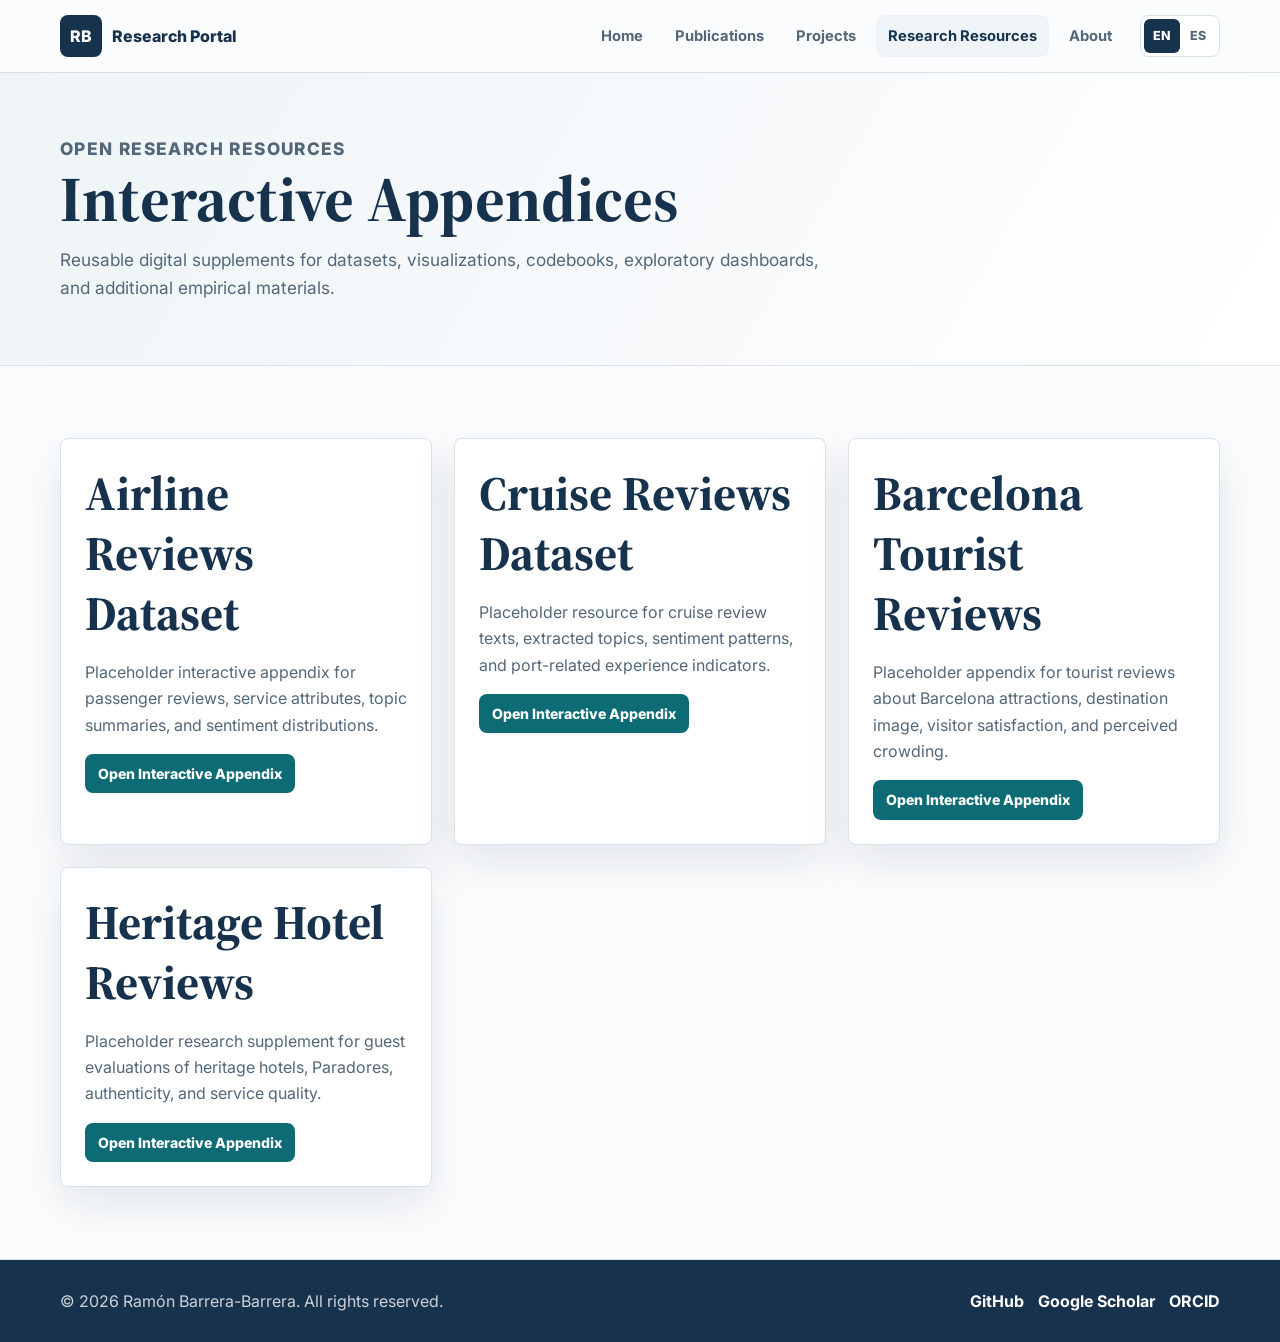
==== appendices.html @ aaed87d9 "Add files via upload" ====
<!DOCTYPE html>
<html lang="en">
<head>
  <meta charset="UTF-8">
  <meta name="viewport" content="width=device-width, initial-scale=1.0">
  <meta name="description" content="Interactive research appendices and datasets for tourism and marketing research.">
  <title>Interactive Appendices - Research Portal Ramón Barrera-Barrera</title>
  <link rel="preconnect" href="https://fonts.googleapis.com">
  <link rel="preconnect" href="https://fonts.gstatic.com" crossorigin>
  <link href="https://fonts.googleapis.com/css2?family=Inter:wght@400;500;600;700;800&family=Source+Serif+4:wght@600;700&display=swap" rel="stylesheet">
  <link rel="stylesheet" href="style.css">
</head>
<body data-page="appendices">
  <header class="site-header">
    <nav class="navbar container" aria-label="Primary navigation" data-i18n-aria-label="aria.primaryNavigation">
      <a class="brand" href="index.html" aria-label="Research Portal home" data-i18n-aria-label="aria.portalHome"><span class="brand-mark">RB</span><span data-i18n="brand.name">Research Portal</span></a>
      <ul class="nav-links">
        <li><a href="index.html" data-i18n="nav.home">Home</a></li>
        <li><a href="publications.html" data-i18n="nav.publications">Publications</a></li>
        <li><a href="projects.html" data-i18n="nav.projects">Projects</a></li>
        <li><a class="active" href="appendices.html" data-i18n="nav.researchResources">Research Resources</a></li>
        <li><a href="contact.html" data-i18n="nav.about">About</a></li>
      </ul>
      <div class="nav-actions">
        <div class="language-selector" role="group" aria-label="Language selector" data-i18n-aria-label="aria.languageSelector">
          <button class="language-button active" type="button" data-language="en" aria-label="Switch to English" data-i18n-aria-label="aria.switchEnglish" aria-pressed="true">EN</button>
          <button class="language-button" type="button" data-language="es" aria-label="Switch to Spanish" data-i18n-aria-label="aria.switchSpanish" aria-pressed="false">ES</button>
        </div>
        <button class="nav-toggle" type="button" aria-label="Open navigation menu" data-i18n-aria-label="aria.openMenu" aria-expanded="false"><span></span><span></span><span></span></button>
      </div>
    </nav>
  </header>

  <main>
    <section class="page-hero">
      <div class="container">
        <p class="eyebrow" data-i18n="appendices.eyebrow">Open Research Resources</p>
        <h1 data-i18n="appendices.title">Interactive Appendices</h1>
        <p data-i18n="appendices.intro">Reusable digital supplements for datasets, visualizations, codebooks, exploratory dashboards, and additional empirical materials.</p>
      </div>
    </section>

    <section class="section">
      <div class="container card-grid">
        <!-- Add future appendices by copying a card and assigning translation keys to new bilingual text. -->
        <article class="resource-card">
          <h2 data-i18n="appendices.airlineTitle">Airline Reviews Dataset</h2>
          <p data-i18n="appendices.airlineDescription">Placeholder interactive appendix for passenger reviews, service attributes, topic summaries, and sentiment distributions.</p>
          <a class="button small primary" href="#" data-i18n="appendices.open">Open Interactive Appendix</a>
        </article>
        <article class="resource-card">
          <h2 data-i18n="appendices.cruiseTitle">Cruise Reviews Dataset</h2>
          <p data-i18n="appendices.cruiseDescription">Placeholder resource for cruise review texts, extracted topics, sentiment patterns, and port-related experience indicators.</p>
          <a class="button small primary" href="#" data-i18n="appendices.open">Open Interactive Appendix</a>
        </article>
        <article class="resource-card">
          <h2 data-i18n="appendices.barcelonaTitle">Barcelona Tourist Reviews</h2>
          <p data-i18n="appendices.barcelonaDescription">Placeholder appendix for tourist reviews about Barcelona attractions, destination image, visitor satisfaction, and perceived crowding.</p>
          <a class="button small primary" href="#" data-i18n="appendices.open">Open Interactive Appendix</a>
        </article>
        <article class="resource-card">
          <h2 data-i18n="appendices.heritageTitle">Heritage Hotel Reviews</h2>
          <p data-i18n="appendices.heritageDescription">Placeholder research supplement for guest evaluations of heritage hotels, Paradores, authenticity, and service quality.</p>
          <a class="button small primary" href="#" data-i18n="appendices.open">Open Interactive Appendix</a>
        </article>
      </div>
    </section>
  </main>

  <footer class="site-footer">
    <div class="container footer-content">
      <p>&copy; <span id="current-year"></span> Ramón Barrera-Barrera. <span data-i18n="footer.rights">All rights reserved.</span></p>
      <div class="footer-links"><a href="#">GitHub</a><a href="#">Google Scholar</a><a href="#">ORCID</a></div>
    </div>
  </footer>
  <script src="script.js"></script>
</body>
</html>
---- style.css ----
:root {
  /* Global design tokens for color, spacing, and layout width. */
  --ink: #17324d;
  --ink-soft: #536779;
  --paper: #fbfcfd;
  --surface: #eef4f7;
  --card: #ffffff;
  --line: #d8e2e8;
  --accent: #0c6b74;
  --accent-dark: #084e55;
  --gold: #b9812b;
  --shadow: 0 18px 45px rgba(23, 50, 77, 0.10);
  --radius: 8px;
  --max-width: 1160px;
}

* {
  box-sizing: border-box;
}

html {
  scroll-behavior: smooth;
}

body {
  margin: 0;
  background: var(--paper);
  color: var(--ink);
  font-family: "Inter", Arial, sans-serif;
  font-size: 16px;
  line-height: 1.65;
}

a {
  color: var(--accent);
  text-decoration: none;
}

a:hover,
a:focus {
  color: var(--accent-dark);
  text-decoration: underline;
}

img {
  max-width: 100%;
}

.container {
  width: min(100% - 32px, var(--max-width));
  margin: 0 auto;
}

.site-header {
  /* Sticky navigation keeps all sections available on long academic pages. */
  position: sticky;
  top: 0;
  z-index: 20;
  background: rgba(251, 252, 253, 0.95);
  border-bottom: 1px solid var(--line);
  backdrop-filter: blur(14px);
}

.navbar {
  min-height: 72px;
  display: flex;
  align-items: center;
  justify-content: space-between;
  gap: 16px;
}

.brand {
  display: inline-flex;
  align-items: center;
  gap: 10px;
  color: var(--ink);
  font-weight: 800;
  letter-spacing: 0;
}

.brand:hover {
  text-decoration: none;
}

.brand-mark {
  display: grid;
  place-items: center;
  width: 42px;
  height: 42px;
  border-radius: 8px;
  background: var(--ink);
  color: #fff;
  font-weight: 800;
}

.nav-links {
  display: flex;
  align-items: center;
  gap: 8px;
  margin-left: auto;
  padding: 0;
  margin-top: 0;
  margin-bottom: 0;
  list-style: none;
}

.nav-links a {
  display: inline-flex;
  align-items: center;
  min-height: 42px;
  padding: 8px 12px;
  border-radius: 8px;
  color: var(--ink-soft);
  font-weight: 700;
  font-size: 0.92rem;
}

.nav-links a:hover,
.nav-links a:focus,
.nav-links a.active {
  background: var(--surface);
  color: var(--ink);
  text-decoration: none;
}

.nav-toggle {
  display: none;
  width: 44px;
  height: 44px;
  border: 1px solid var(--line);
  border-radius: 8px;
  background: var(--card);
  cursor: pointer;
}

.nav-toggle span {
  display: block;
  width: 20px;
  height: 2px;
  margin: 5px auto;
  background: var(--ink);
}

/* Language controls remain visible beside the menu button at every viewport. */
.nav-actions,
.language-selector {
  display: flex;
  align-items: center;
}

.nav-actions {
  gap: 10px;
}

.language-selector {
  flex: 0 0 auto;
  padding: 3px;
  border: 1px solid var(--line);
  border-radius: 8px;
  background: var(--card);
}

.language-button {
  min-width: 36px;
  min-height: 34px;
  padding: 5px 8px;
  border: 0;
  border-radius: 6px;
  background: transparent;
  color: var(--ink-soft);
  font: inherit;
  font-size: 0.78rem;
  font-weight: 800;
  cursor: pointer;
}

.language-button:hover,
.language-button:focus-visible {
  color: var(--ink);
  background: var(--surface);
}

.language-button.active {
  color: #fff;
  background: var(--ink);
}

.hero {
  padding: 88px 0 72px;
  background: var(--ink);
  color: #fff;
}

.academic-hero {
  /* Homepage-only composition inspired by a modern university profile portal. */
  background:
    linear-gradient(90deg, rgba(250, 252, 253, 0.94) 0%, rgba(250, 252, 253, 0.82) 45%, rgba(237, 246, 250, 0.30) 100%),
    url("images/hero.jpg?homepage=2");
  background-size: cover;
  background-position: center;
  background-repeat: no-repeat;
  min-height: calc(100vh - 72px);
  padding: clamp(58px, 7vh, 90px) 0 52px;
  color: var(--ink);
}

.homepage-hero-content {
  display: grid;
  gap: 36px;
}

.homepage-profile-grid {
  display: grid;
  grid-template-columns: minmax(0, 1fr) minmax(260px, 320px);
  gap: clamp(32px, 5vw, 64px);
  align-items: center;
}

.homepage-profile-copy {
  max-width: 760px;
}

.homepage-profile-copy h1 {
  margin: 0 0 8px;
  color: var(--ink);
  font-family: "Source Serif 4", Georgia, serif;
  font-size: clamp(3rem, 4vw, 4rem);
  line-height: 1.04;
  white-space: nowrap;
}

.homepage-biography {
  margin-top: 34px;
}

.profile-heading {
  display: flex;
  align-items: center;
  gap: 14px;
  margin-bottom: 12px;
}

.profile-heading h2 {
  margin: 0;
  color: var(--ink);
  font-family: "Inter", Arial, sans-serif;
  font-size: 1.2rem;
  line-height: 1.3;
}

.profile-heading-icon {
  position: relative;
  display: block;
  flex: 0 0 34px;
  width: 34px;
  height: 34px;
  border-radius: 50%;
  background: var(--accent);
}

.profile-heading-icon::before,
.profile-heading-icon::after {
  position: absolute;
  left: 50%;
  content: "";
  transform: translateX(-50%);
  background: #fff;
}

.profile-heading-icon::before {
  top: 8px;
  width: 8px;
  height: 8px;
  border-radius: 50%;
}

.profile-heading-icon::after {
  bottom: 7px;
  width: 16px;
  height: 8px;
  border-radius: 8px 8px 4px 4px;
}

.homepage-biography .prose {
  max-width: 700px;
}

.homepage-biography .prose p {
  margin: 0 0 18px;
  color: var(--ink);
  font-size: 1.02rem;
  line-height: 1.75;
}

.hero-grid {
  display: grid;
  grid-template-columns: minmax(0, 1.35fr) minmax(280px, 0.65fr);
  gap: 36px;
  align-items: center;
}

.identity-hero-grid {
  display: grid;
  grid-template-columns: minmax(0, 1fr) minmax(240px, 340px);
  gap: clamp(36px, 7vw, 88px);
  align-items: center;
}

.hero-copy {
  max-width: 780px;
}

.identity-copy {
  max-width: 820px;
}

.hero h1,
.page-hero h1,
.section h2 {
  font-family: "Source Serif 4", Georgia, serif;
  line-height: 1.1;
  letter-spacing: 0;
}

.hero h1 {
  margin: 0 0 18px;
  font-size: clamp(2.6rem, 7vw, 5rem);
}

.academic-hero .homepage-profile-copy h1 {
  font-size: clamp(3rem, 5vw, 4.25rem);
}

.subtitle {
  max-width: 760px;
  margin: 0;
  color: rgba(255, 255, 255, 0.88);
  font-size: 1.18rem;
}

.hero-affiliation {
  margin: 0;
  color: var(--accent);
  font-size: clamp(1.25rem, 2.4vw, 1.8rem);
  font-weight: 600;
}

.profile-photo-frame {
  width: min(100%, 340px);
  margin: 0;
  justify-self: end;
  aspect-ratio: 4 / 5;
  overflow: hidden;
  border: 3px solid rgba(255, 255, 255, 0.92);
  border-radius: 8px;
  background: var(--surface);
  box-shadow: 0 20px 48px rgba(23, 50, 77, 0.22);
}

.profile-photo-frame img {
  width: 100%;
  height: 100%;
  display: block;
  object-fit: cover;
  object-position: center top;
}

.eyebrow {
  margin: 0 0 10px;
  color: var(--gold);
  font-size: 0.78rem;
  font-weight: 800;
  letter-spacing: 0.08em;
  text-transform: uppercase;
}

.hero .eyebrow {
  color: #ffd58f;
}

.hero-actions {
  display: flex;
  flex-wrap: wrap;
  gap: 12px;
  margin-top: 32px;
}

.homepage-actions {
  margin-top: -4px;
}

.homepage-actions .button {
  min-height: 50px;
  padding-inline: 22px;
  box-shadow: 0 10px 24px rgba(23, 50, 77, 0.14);
}

.button-symbol {
  margin-right: 9px;
  font-size: 1.1rem;
}

.hero-panel {
  display: grid;
  gap: 14px;
}

.hero-panel > div {
  padding: 18px;
  border: 1px solid rgba(255, 255, 255, 0.22);
  border-radius: var(--radius);
  background: rgba(255, 255, 255, 0.12);
}

.hero-panel p {
  margin: 5px 0 0;
  color: rgba(255, 255, 255, 0.84);
}

.metric {
  font-weight: 800;
  font-size: 1.1rem;
}

.section {
  padding: 72px 0;
}

.surface {
  background: var(--surface);
}

.page-hero {
  padding: 62px 0;
  background: linear-gradient(120deg, var(--surface), #fff);
  border-bottom: 1px solid var(--line);
}

.page-hero h1 {
  margin: 0 0 12px;
  font-size: clamp(2.2rem, 5vw, 4rem);
}

.page-hero p {
  max-width: 760px;
  margin: 0;
  color: var(--ink-soft);
  font-size: 1.08rem;
}

.split-layout {
  display: grid;
  grid-template-columns: 0.4fr 0.6fr;
  gap: 48px;
}

.section-heading {
  margin-bottom: 30px;
}

.section-heading.with-action {
  display: flex;
  justify-content: space-between;
  gap: 24px;
  align-items: end;
}

.section h2 {
  margin: 0;
  font-size: clamp(1.9rem, 4vw, 3rem);
}

.prose p {
  margin-top: 0;
  color: var(--ink-soft);
}

.biography-overlay {
  margin-top: 80px;
  color: #fff;
}

.biography-overlay h2 {
  margin: 0;
  color: #fff;
  font-family: "Source Serif 4", Georgia, serif;
  font-size: clamp(1.9rem, 4vw, 3rem);
  line-height: 1.1;
}

.biography-overlay p {
  color: rgba(255, 255, 255, 0.92);
}

.biography-overlay .eyebrow {
  color: #ffd27a;
}

.tag-grid {
  display: flex;
  flex-wrap: wrap;
  gap: 12px;
}

.tag-grid span {
  display: inline-flex;
  align-items: center;
  min-height: 40px;
  padding: 7px 13px;
  border: 1px solid var(--line);
  border-radius: 8px;
  background: #fff;
  color: var(--ink);
  font-weight: 700;
}

.academic-links-grid {
  display: grid;
  grid-template-columns: repeat(4, minmax(0, 1fr));
  gap: 16px;
}

.academic-link-card {
  display: flex;
  min-height: 126px;
  align-items: center;
  gap: 14px;
  padding: 22px;
  border: 1px solid var(--line);
  border-radius: var(--radius);
  background: var(--card);
  color: var(--ink);
  box-shadow: 0 10px 28px rgba(23, 50, 77, 0.07);
}

.homepage-academic-links .academic-link-card {
  min-height: 98px;
  padding: 16px 18px;
  border-color: rgba(216, 226, 232, 0.86);
  background: rgba(255, 255, 255, 0.92);
  box-shadow: 0 10px 26px rgba(23, 50, 77, 0.12);
  backdrop-filter: blur(8px);
}

.homepage-academic-links .academic-link-card strong {
  margin-bottom: 4px;
}

.homepage-academic-links .academic-link-logo {
  width: 48px;
  height: 48px;
  flex-basis: 48px;
}

.academic-link-card:hover,
.academic-link-card:focus {
  border-color: rgba(12, 107, 116, 0.55);
  color: var(--ink);
  text-decoration: none;
  transform: translateY(-2px);
}

.academic-link-card strong,
.academic-link-card small {
  display: block;
}

.academic-link-logo {
  flex: 0 0 44px;
  width: 44px;
  height: 44px;
  object-fit: contain;
}

.academic-link-copy {
  min-width: 0;
  flex: 1;
}

.academic-link-card strong {
  margin-bottom: 8px;
  font-size: 1.05rem;
}

.academic-link-card small {
  color: var(--ink-soft);
  font-size: 0.9rem;
  line-height: 1.45;
}

.external-arrow {
  flex: 0 0 auto;
  color: var(--accent);
  font-size: 1.2rem;
  font-weight: 800;
}

.compact-overview {
  border-top: 1px solid var(--line);
}

.homepage-overview-grid {
  display: grid;
  grid-template-columns: repeat(3, minmax(0, 1fr));
  gap: 0;
  border: 1px solid var(--line);
  border-radius: var(--radius);
  overflow: hidden;
  background: var(--card);
}

.overview-column {
  min-width: 0;
  padding: 24px;
}

.overview-column + .overview-column {
  border-left: 1px solid var(--line);
}

.overview-column > h3 {
  margin: 22px 0 10px;
  font-family: "Source Serif 4", Georgia, serif;
  font-size: 1.25rem;
  line-height: 1.3;
}

.overview-column p {
  margin: 0;
  color: var(--ink-soft);
}

.overview-heading {
  display: flex;
  min-height: 42px;
  align-items: flex-start;
  justify-content: space-between;
  gap: 16px;
}

.overview-heading h3 {
  margin: 0;
  font-size: 0.8rem;
  line-height: 1.4;
  text-transform: uppercase;
  color: var(--gold);
}

.overview-heading a {
  display: grid;
  flex: 0 0 34px;
  width: 34px;
  height: 34px;
  place-items: center;
  border: 1px solid var(--line);
  border-radius: 8px;
  background: var(--surface);
  font-weight: 800;
}

.overview-heading a:hover,
.overview-heading a:focus {
  background: var(--ink);
  color: #fff;
  text-decoration: none;
}

.method-grid,
.card-grid {
  display: grid;
  grid-template-columns: repeat(3, minmax(0, 1fr));
  gap: 22px;
}

.info-card,
.publication-card,
.project-card,
.resource-card,
.course-card,
.contact-card,
.contact-form {
  border: 1px solid var(--line);
  border-radius: var(--radius);
  background: var(--card);
  box-shadow: var(--shadow);
}

.info-card,
.publication-card,
.project-card,
.resource-card,
.course-card,
.contact-card,
.contact-form {
  padding: 24px;
}

.info-card h3,
.publication-card h2,
.publication-card h3,
.project-card h2,
.project-card h3,
.resource-card h2,
.course-card h2,
.contact-card h2,
.contact-form h2 {
  margin: 0 0 10px;
  line-height: 1.25;
}

.publication-card p,
.project-card p,
.resource-card p,
.course-card p,
.contact-card p {
  color: var(--ink-soft);
}

.card-meta {
  margin: 0 0 8px;
  color: var(--gold);
  font-weight: 800;
  font-size: 0.85rem;
}

.button {
  display: inline-flex;
  align-items: center;
  justify-content: center;
  min-height: 46px;
  padding: 10px 18px;
  border: 1px solid transparent;
  border-radius: 8px;
  font-weight: 800;
  cursor: pointer;
  transition: transform 160ms ease, background-color 160ms ease, border-color 160ms ease;
}

.button:hover,
.button:focus {
  transform: translateY(-1px);
  text-decoration: none;
}

.button.primary {
  background: var(--accent);
  color: #fff;
}

.button.primary:hover,
.button.primary:focus {
  background: var(--accent-dark);
  color: #fff;
}

.button.secondary {
  background: #fff;
  color: var(--ink);
  border-color: var(--line);
}

.button.ghost {
  background: transparent;
  color: var(--accent);
  border-color: var(--line);
}

.button.small {
  min-height: 38px;
  padding: 7px 12px;
  font-size: 0.88rem;
}

.text-link {
  font-weight: 800;
}

.filter-toolbar {
  /* Publication filters are powered by data-category attributes in publications.html. */
  display: flex;
  flex-wrap: wrap;
  gap: 10px;
  margin-bottom: 34px;
  padding: 10px;
  border: 1px solid var(--line);
  border-radius: var(--radius);
  background: rgba(251, 252, 253, 0.96);
  box-shadow: 0 8px 24px rgba(23, 50, 77, 0.06);
  backdrop-filter: blur(10px);
}

.filter-button {
  min-height: 40px;
  padding: 8px 14px;
  border: 1px solid transparent;
  border-radius: 8px;
  background: transparent;
  color: var(--ink);
  font-weight: 800;
  cursor: pointer;
}

.filter-button.active,
.filter-button:hover,
.filter-button:focus {
  background: var(--ink);
  color: #fff;
}

.publication-list,
.project-list,
.course-list {
  display: grid;
  gap: 20px;
}

.publication-list {
  gap: 36px;
}

.publication-card.full {
  box-shadow: 0 16px 42px rgba(23, 50, 77, 0.08);
}

body[data-page="publications"] main > .section {
  background: #f5f8fa;
}

.publication-list .publication-card {
  padding: clamp(24px, 4vw, 38px);
  border-color: #d4e0e7;
}

.publication-card-header {
  display: flex;
  align-items: flex-start;
  justify-content: space-between;
  gap: 20px;
  margin-bottom: 22px;
}

.journal-badge {
  display: grid;
  flex: 0 0 58px;
  width: 58px;
  height: 58px;
  place-items: center;
  border: 1px solid #c8d8e1;
  border-radius: 8px;
  background: linear-gradient(145deg, #f8fbfc, #e8f1f4);
  color: var(--ink);
  font-family: "Source Serif 4", Georgia, serif;
  font-weight: 800;
}

.journal-badge.wide {
  font-size: 0.88rem;
}

.quality-badges {
  display: flex;
  flex-wrap: wrap;
  justify-content: flex-end;
  gap: 7px;
}

.quality-badges span {
  padding: 5px 9px;
  border: 1px solid #ccdbe3;
  border-radius: 999px;
  background: #f5f9fa;
  color: var(--ink-soft);
  font-size: 0.74rem;
  font-weight: 800;
}

.publication-list .publication-title {
  max-width: 920px;
  margin: 0 0 18px;
  color: var(--ink);
  font-family: "Source Serif 4", Georgia, serif;
  font-size: clamp(1.8rem, 3vw, 2.5rem);
  line-height: 1.15;
}

.publication-authors {
  margin: 0 0 22px;
}

.publication-metadata {
  display: grid;
  grid-template-columns: repeat(4, minmax(0, 1fr));
  gap: 1px;
  margin: 0 0 20px;
  overflow: hidden;
  border: 1px solid var(--line);
  border-radius: var(--radius);
  background: var(--line);
}

.publication-metadata > div {
  min-width: 0;
  padding: 13px 15px;
  background: #fbfcfd;
}

.publication-metadata dt {
  margin-bottom: 3px;
  color: var(--ink-soft);
  font-size: 0.72rem;
  font-weight: 800;
  text-transform: uppercase;
}

.publication-metadata dd {
  margin: 0;
  color: var(--ink);
  font-size: 0.9rem;
  font-weight: 700;
  overflow-wrap: anywhere;
}

.publication-doi {
  margin: 0 0 18px;
}

.publication-doi a {
  font-weight: 700;
  overflow-wrap: anywhere;
  text-decoration: underline;
  text-decoration-thickness: 1px;
  text-underline-offset: 3px;
}

.publication-tags {
  display: flex;
  flex-wrap: wrap;
  gap: 8px;
  margin-bottom: 22px;
}

.publication-tags span {
  padding: 5px 10px;
  border: 1px solid #c9dde0;
  border-radius: 999px;
  background: #edf7f7;
  color: var(--accent-dark);
  font-size: 0.78rem;
  font-weight: 800;
}

.publication-feature-grid {
  display: grid;
  grid-template-columns: minmax(0, 1fr) minmax(210px, 0.32fr);
  gap: 30px;
  align-items: stretch;
}

.featured-research-visual {
  display: grid;
  min-height: 180px;
  place-items: center;
  padding: 24px;
  border: 1px solid #cbdce4;
  border-radius: var(--radius);
  background:
    linear-gradient(rgba(238, 246, 248, 0.88), rgba(255, 255, 255, 0.94)),
    repeating-linear-gradient(135deg, #d9e7eb 0, #d9e7eb 1px, transparent 1px, transparent 16px);
  color: var(--ink);
  font-family: "Source Serif 4", Georgia, serif;
  font-size: 1.2rem;
  font-weight: 800;
  text-align: center;
}

.abstract {
  margin: 24px 0 0;
  padding: 4px 0 4px 20px;
  border-left: 3px solid var(--accent);
  background: transparent;
}

.abstract h3 {
  margin: 0 0 8px;
  color: var(--ink);
  font-size: 1rem;
}

.abstract p {
  margin: 0;
  color: var(--ink-soft);
}

.publication-metrics {
  display: flex;
  flex-wrap: wrap;
  gap: 0;
  margin-top: 24px;
  border-top: 1px solid var(--line);
  border-bottom: 1px solid var(--line);
}

.publication-metrics > div {
  min-width: 120px;
  padding: 12px 20px 12px 0;
}

.publication-metrics > div + div {
  padding-left: 20px;
  border-left: 1px solid var(--line);
}

.publication-metrics span,
.publication-metrics strong {
  display: block;
}

.publication-metrics span {
  color: var(--ink-soft);
  font-size: 0.76rem;
  font-weight: 700;
}

.publication-metrics strong {
  margin-top: 2px;
  color: var(--ink);
}

.publication-list .card-actions {
  margin-top: 22px;
}

.publication-list .card-actions .button {
  gap: 7px;
}

.card-actions {
  display: flex;
  flex-wrap: wrap;
  gap: 10px;
  margin-top: 18px;
}

.project-card.detailed,
.course-card {
  box-shadow: none;
}

@media (min-width: 1051px) {
  body[data-page="publications"] .filter-toolbar {
    position: sticky;
    top: 86px;
    z-index: 10;
  }
}

.contact-grid {
  display: grid;
  grid-template-columns: 0.9fr 1.1fr;
  gap: 24px;
  align-items: start;
}

.contact-list {
  padding-left: 20px;
  color: var(--ink-soft);
}

.contact-form {
  display: grid;
  gap: 10px;
}

.form-note,
.form-status {
  margin: 0 0 8px;
  color: var(--ink-soft);
}

label {
  font-weight: 800;
}

input,
textarea {
  width: 100%;
  padding: 12px 13px;
  border: 1px solid var(--line);
  border-radius: 8px;
  color: var(--ink);
  font: inherit;
}

input:focus,
textarea:focus,
button:focus-visible,
a:focus-visible {
  outline: 3px solid rgba(12, 107, 116, 0.28);
  outline-offset: 2px;
}

.site-footer {
  /* Shared footer appears on every page with academic profile placeholders. */
  padding: 28px 0;
  border-top: 1px solid var(--line);
  background: var(--ink);
  color: rgba(255, 255, 255, 0.78);
}

.footer-content {
  display: flex;
  align-items: center;
  justify-content: space-between;
  gap: 18px;
}

.footer-content p {
  margin: 0;
}

.footer-links {
  display: flex;
  flex-wrap: wrap;
  gap: 14px;
}

.footer-links a {
  color: #fff;
  font-weight: 700;
}

@media (max-width: 1050px) {
  .nav-toggle {
    display: block;
  }

  .nav-links {
    position: absolute;
    top: 72px;
    left: 0;
    right: 0;
    display: none;
    flex-direction: column;
    align-items: stretch;
    padding: 14px 16px 20px;
    background: var(--paper);
    border-bottom: 1px solid var(--line);
    margin: 0;
  }

  .nav-links.open {
    display: flex;
  }

  .nav-links a {
    width: 100%;
  }

  .hero-grid,
  .identity-hero-grid,
  .homepage-profile-grid,
  .split-layout,
  .contact-grid {
    grid-template-columns: 1fr;
  }

  .homepage-profile-grid {
    gap: 34px;
  }

  .homepage-profile-copy {
    max-width: none;
  }

  .profile-photo-frame {
    width: min(100%, 280px);
    justify-self: center;
  }

  .academic-links-grid {
    grid-template-columns: repeat(2, minmax(0, 1fr));
  }

  .publication-metadata {
    grid-template-columns: repeat(2, minmax(0, 1fr));
  }

  .publication-feature-grid {
    grid-template-columns: 1fr;
  }

  .featured-research-visual {
    min-height: 130px;
  }

  .method-grid,
  .card-grid {
    grid-template-columns: repeat(2, minmax(0, 1fr));
  }

  .section-heading.with-action,
  .footer-content {
    align-items: flex-start;
    flex-direction: column;
  }
}

@media (max-width: 620px) {
  .container {
    width: min(100% - 24px, var(--max-width));
  }

  .hero,
  .section,
  .page-hero {
    padding: 48px 0;
  }

  .academic-hero {
    min-height: 0;
    padding-top: 42px;
    padding-bottom: 48px;
    background:
      linear-gradient(rgba(250, 252, 253, 0.90), rgba(250, 252, 253, 0.78)),
      url("images/hero.jpg?homepage=2");
    background-size: cover;
    background-position: center;
    background-repeat: no-repeat;
  }

  .homepage-hero-content {
    gap: 28px;
  }

  .homepage-profile-grid {
    gap: 26px;
  }

  .homepage-profile-copy {
    text-align: left;
  }

  .academic-hero .homepage-profile-copy h1 {
    font-size: clamp(2.5rem, 13vw, 3.5rem);
    white-space: normal;
  }

  .homepage-biography {
    margin-top: 28px;
  }

  .homepage-biography .prose p {
    font-size: 0.97rem;
    line-height: 1.68;
  }

  .method-grid,
  .card-grid,
  .academic-links-grid,
  .homepage-overview-grid {
    grid-template-columns: 1fr;
  }

  .overview-column + .overview-column {
    border-top: 1px solid var(--line);
    border-left: 0;
  }

  .profile-photo-frame {
    width: min(78vw, 260px);
    justify-self: center;
  }

  .publication-list {
    gap: 26px;
  }

  .publication-list .publication-card {
    padding: 22px;
  }

  .publication-card-header {
    align-items: flex-start;
    flex-direction: column;
  }

  .quality-badges {
    justify-content: flex-start;
  }

  .publication-metadata {
    grid-template-columns: 1fr;
  }

  .publication-metrics > div {
    min-width: 33.333%;
    padding: 10px 12px 10px 0;
  }

  .publication-metrics > div + div {
    padding-left: 12px;
  }

  .publication-list .card-actions .button {
    width: 100%;
  }

  .homepage-academic-links .academic-link-card {
    min-height: 88px;
  }

  .homepage-actions {
    margin-top: 0;
  }

  .brand span:last-child {
    display: none;
  }
}
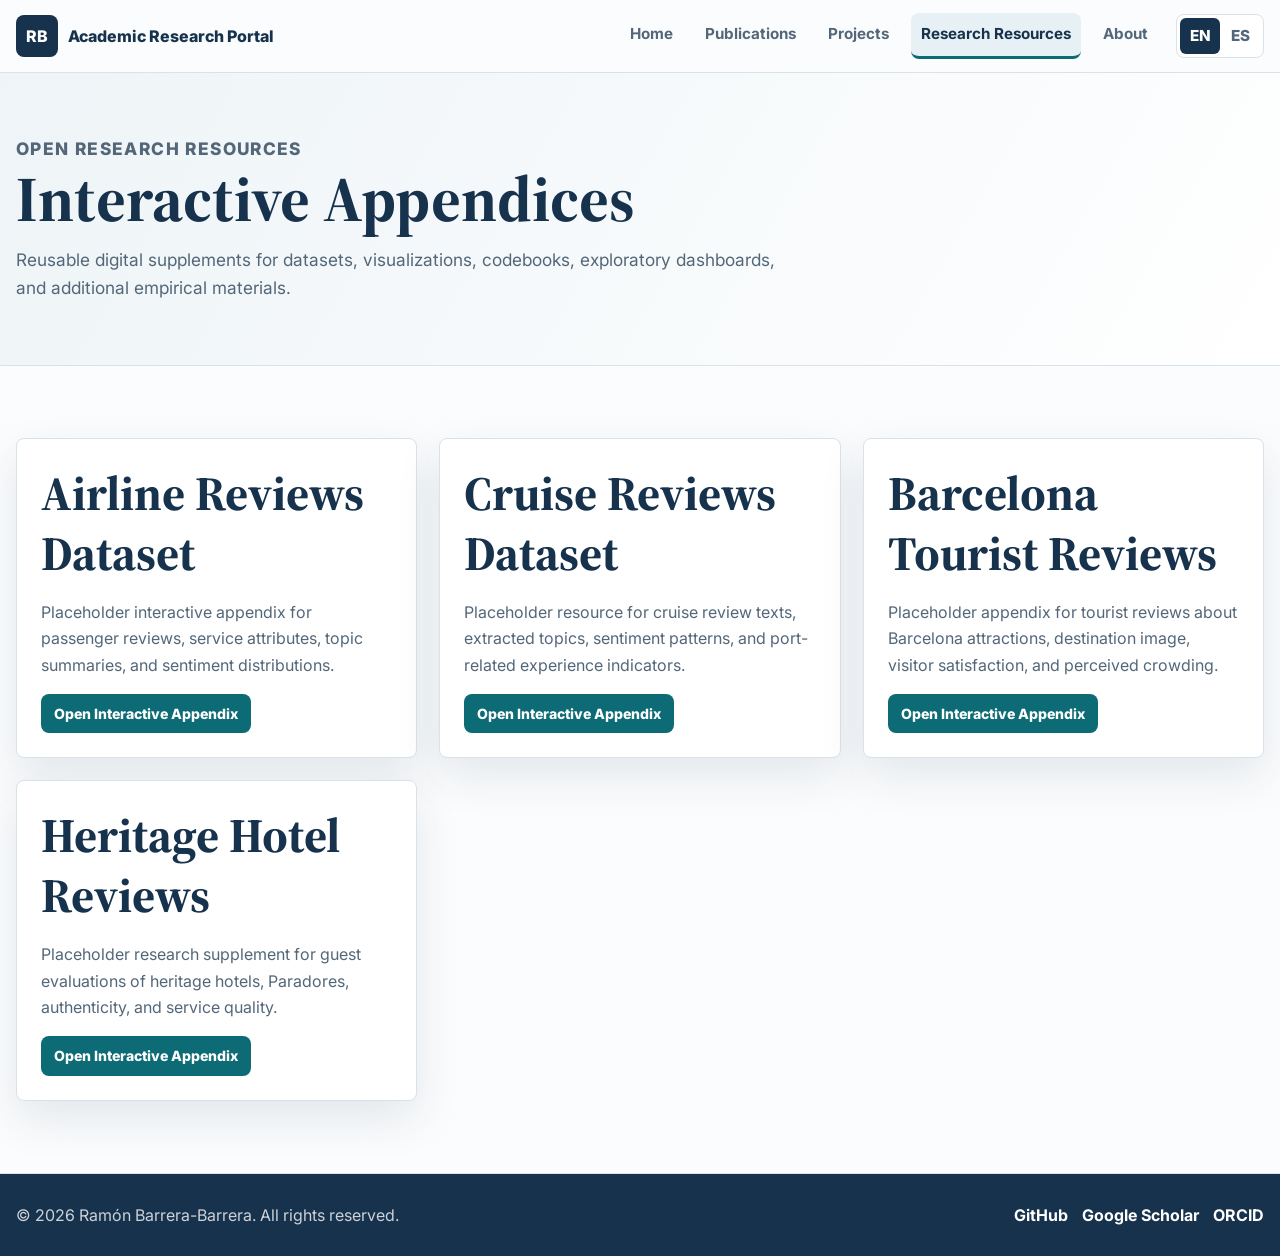
==== commit 91910a1d: "Add files via upload" ====
--- a/appendices.html
+++ b/appendices.html
@@ -4,7 +4,7 @@
   <meta charset="UTF-8">
   <meta name="viewport" content="width=device-width, initial-scale=1.0">
   <meta name="description" content="Interactive research appendices and datasets for tourism and marketing research.">
-  <title>Interactive Appendices - Research Portal Ramón Barrera-Barrera</title>
+  <title>Interactive Appendices - Academic Research Portal Ramón Barrera-Barrera</title>
   <link rel="preconnect" href="https://fonts.googleapis.com">
   <link rel="preconnect" href="https://fonts.gstatic.com" crossorigin>
   <link href="https://fonts.googleapis.com/css2?family=Inter:wght@400;500;600;700;800&family=Source+Serif+4:wght@600;700&display=swap" rel="stylesheet">
@@ -13,7 +13,7 @@
 <body data-page="appendices">
   <header class="site-header">
     <nav class="navbar container" aria-label="Primary navigation" data-i18n-aria-label="aria.primaryNavigation">
-      <a class="brand" href="index.html" aria-label="Research Portal home" data-i18n-aria-label="aria.portalHome"><span class="brand-mark">RB</span><span data-i18n="brand.name">Research Portal</span></a>
+      <a class="brand" href="index.html" aria-label="Academic Research Portal home" data-i18n-aria-label="aria.portalHome"><span class="brand-mark">RB</span><span data-i18n="brand.name">Academic Research Portal</span></a>
       <ul class="nav-links">
         <li><a href="index.html" data-i18n="nav.home">Home</a></li>
         <li><a href="publications.html" data-i18n="nav.publications">Publications</a></li>
--- a/style.css
+++ b/style.css
@@ -11,7 +11,7 @@
   --gold: #b9812b;
   --shadow: 0 18px 45px rgba(23, 50, 77, 0.10);
   --radius: 8px;
-  --max-width: 1160px;
+  --max-width: 1320px;
 }
 
 * {
@@ -66,16 +66,19 @@
   display: flex;
   align-items: center;
   justify-content: space-between;
-  gap: 16px;
+  gap: 18px;
 }
 
 .brand {
   display: inline-flex;
   align-items: center;
   gap: 10px;
-  color: var(--ink);
+  flex: 0 0 auto;
+  color: var(--ink);
+  font-size: clamp(1rem, 1.1vw, 1.1rem);
   font-weight: 800;
   letter-spacing: 0;
+  white-space: nowrap;
 }
 
 .brand:hover {
@@ -85,6 +88,7 @@
 .brand-mark {
   display: grid;
   place-items: center;
+  flex: 0 0 auto;
   width: 42px;
   height: 42px;
   border-radius: 8px;
@@ -96,7 +100,10 @@
 .nav-links {
   display: flex;
   align-items: center;
-  gap: 8px;
+  justify-content: flex-end;
+  flex: 1 1 auto;
+  min-width: 0;
+  gap: 12px;
   margin-left: auto;
   padding: 0;
   margin-top: 0;
@@ -108,17 +115,20 @@
   display: inline-flex;
   align-items: center;
   min-height: 42px;
-  padding: 8px 12px;
+  padding: 8px 10px 10px;
+  border-bottom: 3px solid transparent;
   border-radius: 8px;
   color: var(--ink-soft);
   font-weight: 700;
-  font-size: 0.92rem;
+  font-size: clamp(0.95rem, 1.05vw, 1.08rem);
+  white-space: nowrap;
 }
 
 .nav-links a:hover,
 .nav-links a:focus,
 .nav-links a.active {
-  background: var(--surface);
+  background: #e7f0f5;
+  border-bottom-color: var(--accent);
   color: var(--ink);
   text-decoration: none;
 }
@@ -149,7 +159,8 @@
 }
 
 .nav-actions {
-  gap: 10px;
+  flex: 0 0 auto;
+  gap: 8px;
 }
 
 .language-selector {
@@ -161,7 +172,7 @@
 }
 
 .language-button {
-  min-width: 36px;
+  width: 40px;
   min-height: 34px;
   padding: 5px 8px;
   border: 0;
@@ -169,9 +180,10 @@
   background: transparent;
   color: var(--ink-soft);
   font: inherit;
-  font-size: 0.78rem;
+  font-size: 0.95rem;
   font-weight: 800;
   cursor: pointer;
+  white-space: nowrap;
 }
 
 .language-button:hover,
@@ -183,6 +195,22 @@
 .language-button.active {
   color: #fff;
   background: var(--ink);
+}
+
+body[data-page="home"] .brand {
+  font-size: clamp(1rem, 1.1vw, 1.1rem);
+}
+
+body[data-page="home"] .brand-mark {
+  font-size: 1.18rem;
+}
+
+body[data-page="home"] .nav-links a {
+  font-size: clamp(0.95rem, 1.05vw, 1.08rem);
+}
+
+body[data-page="home"] .language-button {
+  font-size: 0.95rem;
 }
 
 .hero {
@@ -211,9 +239,9 @@
 
 .homepage-profile-grid {
   display: grid;
-  grid-template-columns: minmax(0, 1fr) minmax(260px, 320px);
+  grid-template-columns: minmax(0, 1fr) minmax(220px, 278px);
   gap: clamp(32px, 5vw, 64px);
-  align-items: center;
+  align-items: start;
 }
 
 .homepage-profile-copy {
@@ -282,14 +310,15 @@
 }
 
 .homepage-biography .prose {
-  max-width: 700px;
+  max-width: 650px;
 }
 
 .homepage-biography .prose p {
-  margin: 0 0 18px;
-  color: var(--ink);
-  font-size: 1.02rem;
-  line-height: 1.75;
+  margin: 0 0 24px;
+  color: #10283f;
+  font-size: clamp(1.0625rem, 1.18vw, 1.125rem);
+  line-height: 1.6;
+  text-align: justify;
 }
 
 .hero-grid {
@@ -346,15 +375,15 @@
 }
 
 .profile-photo-frame {
-  width: min(100%, 340px);
-  margin: 0;
+  width: min(100%, 278px);
+  margin: 12px 0 0;
   justify-self: end;
   aspect-ratio: 4 / 5;
   overflow: hidden;
-  border: 3px solid rgba(255, 255, 255, 0.92);
+  border: 2px solid rgba(255, 255, 255, 0.74);
   border-radius: 8px;
   background: var(--surface);
-  box-shadow: 0 20px 48px rgba(23, 50, 77, 0.22);
+  box-shadow: 0 14px 30px rgba(23, 50, 77, 0.14);
 }
 
 .profile-photo-frame img {
@@ -386,7 +415,11 @@
 }
 
 .homepage-actions {
-  margin-top: -4px;
+  margin-top: 8px;
+}
+
+.homepage-hero-content > .homepage-actions {
+  display: none;
 }
 
 .homepage-actions .button {
@@ -775,10 +808,11 @@
   font-weight: 800;
 }
 
-.filter-toolbar {
-  /* Publication filters are powered by data-category attributes in publications.html. */
+.publication-controls {
   display: flex;
   flex-wrap: wrap;
+  align-items: center;
+  justify-content: space-between;
   gap: 10px;
   margin-bottom: 34px;
   padding: 10px;
@@ -789,6 +823,13 @@
   backdrop-filter: blur(10px);
 }
 
+.filter-toolbar {
+  /* Publication filters are powered by data-category attributes in publications.html. */
+  display: flex;
+  flex-wrap: wrap;
+  gap: 10px;
+}
+
 .filter-button {
   min-height: 40px;
   padding: 8px 14px;
@@ -796,6 +837,7 @@
   border-radius: 8px;
   background: transparent;
   color: var(--ink);
+  font-size: 1.2rem;
   font-weight: 800;
   cursor: pointer;
 }
@@ -807,6 +849,27 @@
   color: #fff;
 }
 
+.publication-sort {
+  display: inline-flex;
+  align-items: center;
+  gap: 10px;
+  color: var(--ink-soft);
+  font-size: 1.08rem;
+  font-weight: 800;
+}
+
+.publication-sort select {
+  min-height: 40px;
+  max-width: 100%;
+  padding: 8px 36px 8px 12px;
+  border: 1px solid var(--line);
+  border-radius: 8px;
+  background: #fff;
+  color: var(--ink);
+  font: inherit;
+  cursor: pointer;
+}
+
 .publication-list,
 .project-list,
 .course-list {
@@ -824,6 +887,11 @@
 
 body[data-page="publications"] main > .section {
   background: #f5f8fa;
+  padding-top: 32px;
+}
+
+body[data-page="publications"] .page-hero {
+  padding-bottom: 32px;
 }
 
 .publication-list .publication-card {
@@ -831,97 +899,70 @@
   border-color: #d4e0e7;
 }
 
-.publication-card-header {
-  display: flex;
-  align-items: flex-start;
+.publication-body {
+  display: grid;
+  grid-template-columns: minmax(120px, 185px) minmax(0, 1fr);
+  gap: clamp(20px, 3.5vw, 30px);
+  align-items: start;
+}
+
+.publication-list .publication-card.no-journal-logo .publication-body {
+  grid-template-columns: 1fr;
+}
+
+.publication-content {
+  min-width: 0;
+}
+
+.publication-topline {
+  display: flex;
+  align-items: center;
   justify-content: space-between;
-  gap: 20px;
-  margin-bottom: 22px;
-}
-
-.journal-badge {
-  display: grid;
-  flex: 0 0 58px;
-  width: 58px;
-  height: 58px;
-  place-items: center;
-  border: 1px solid #c8d8e1;
-  border-radius: 8px;
-  background: linear-gradient(145deg, #f8fbfc, #e8f1f4);
-  color: var(--ink);
-  font-family: "Source Serif 4", Georgia, serif;
-  font-weight: 800;
-}
-
-.journal-badge.wide {
-  font-size: 0.88rem;
-}
-
-.quality-badges {
-  display: flex;
-  flex-wrap: wrap;
-  justify-content: flex-end;
-  gap: 7px;
-}
-
-.quality-badges span {
-  padding: 5px 9px;
+  gap: 18px;
+  margin-bottom: 14px;
+}
+
+.publication-journal-name,
+.publication-year-badge {
+  margin: 0;
+  color: var(--ink-soft);
+  font-size: clamp(1.1rem, 1.8vw, 1.38rem);
+  font-weight: 800;
+}
+
+.publication-journal-name {
+  text-transform: uppercase;
+  letter-spacing: 0.03em;
+}
+
+.publication-year-badge {
+  flex: 0 0 auto;
+  padding: 5px 10px;
   border: 1px solid #ccdbe3;
   border-radius: 999px;
   background: #f5f9fa;
-  color: var(--ink-soft);
-  font-size: 0.74rem;
-  font-weight: 800;
+  color: var(--ink);
 }
 
 .publication-list .publication-title {
   max-width: 920px;
-  margin: 0 0 18px;
+  margin: 0 0 16px;
   color: var(--ink);
   font-family: "Source Serif 4", Georgia, serif;
-  font-size: clamp(1.8rem, 3vw, 2.5rem);
-  line-height: 1.15;
+  font-size: clamp(1.48rem, 2.65vw, 2.22rem);
+  line-height: 1.12;
 }
 
 .publication-authors {
-  margin: 0 0 22px;
-}
-
-.publication-metadata {
-  display: grid;
-  grid-template-columns: repeat(4, minmax(0, 1fr));
-  gap: 1px;
-  margin: 0 0 20px;
-  overflow: hidden;
-  border: 1px solid var(--line);
-  border-radius: var(--radius);
-  background: var(--line);
-}
-
-.publication-metadata > div {
-  min-width: 0;
-  padding: 13px 15px;
-  background: #fbfcfd;
-}
-
-.publication-metadata dt {
-  margin-bottom: 3px;
-  color: var(--ink-soft);
-  font-size: 0.72rem;
-  font-weight: 800;
-  text-transform: uppercase;
-}
-
-.publication-metadata dd {
-  margin: 0;
-  color: var(--ink);
-  font-size: 0.9rem;
+  margin: 0 0 16px;
+  font-size: clamp(1.04rem, 1.42vw, 1.18rem);
   font-weight: 700;
-  overflow-wrap: anywhere;
 }
 
 .publication-doi {
-  margin: 0 0 18px;
+  margin: 0 0 16px;
+  font-size: clamp(1rem, 1.34vw, 1.12rem);
+  font-weight: 700;
 }
 
 .publication-doi a {
@@ -936,16 +977,16 @@
   display: flex;
   flex-wrap: wrap;
   gap: 8px;
-  margin-bottom: 22px;
+  margin-bottom: 18px;
 }
 
 .publication-tags span {
-  padding: 5px 10px;
+  padding: 5px 9px;
   border: 1px solid #c9dde0;
-  border-radius: 999px;
-  background: #edf7f7;
+  border-radius: 0;
+  background: #fff;
   color: var(--accent-dark);
-  font-size: 0.78rem;
+  font-size: clamp(0.88rem, 1.16vw, 1rem);
   font-weight: 800;
 }
 
@@ -973,6 +1014,16 @@
   text-align: center;
 }
 
+.featured-research-image {
+  width: 100%;
+  height: 100%;
+  min-height: 180px;
+  max-height: 260px;
+  border: 1px solid #cbdce4;
+  border-radius: var(--radius);
+  object-fit: cover;
+}
+
 .abstract {
   margin: 24px 0 0;
   padding: 4px 0 4px 20px;
@@ -991,47 +1042,117 @@
   color: var(--ink-soft);
 }
 
-.publication-metrics {
-  display: flex;
-  flex-wrap: wrap;
-  gap: 0;
-  margin-top: 24px;
-  border-top: 1px solid var(--line);
-  border-bottom: 1px solid var(--line);
-}
-
-.publication-metrics > div {
-  min-width: 120px;
-  padding: 12px 20px 12px 0;
-}
-
-.publication-metrics > div + div {
-  padding-left: 20px;
-  border-left: 1px solid var(--line);
-}
-
-.publication-metrics span,
-.publication-metrics strong {
-  display: block;
-}
-
-.publication-metrics span {
-  color: var(--ink-soft);
-  font-size: 0.76rem;
-  font-weight: 700;
-}
-
-.publication-metrics strong {
-  margin-top: 2px;
-  color: var(--ink);
-}
-
 .publication-list .card-actions {
-  margin-top: 22px;
+  margin-top: 18px;
 }
 
 .publication-list .card-actions .button {
   gap: 7px;
+  font-size: clamp(0.9rem, 1.08vw, 0.98rem);
+}
+
+.publication-journal-logo {
+  display: block;
+  width: 100%;
+  max-width: 185px;
+  height: auto;
+  align-self: start;
+  justify-self: start;
+  margin-top: 8px;
+  border: 1px solid var(--line);
+  border-radius: 6px;
+  background: #fff;
+  box-shadow: 0 10px 24px rgba(23, 50, 77, 0.10);
+}
+
+.citation-modal[hidden] {
+  display: none;
+}
+
+.citation-modal {
+  position: fixed;
+  inset: 0;
+  z-index: 1000;
+  display: grid;
+  place-items: center;
+  padding: 20px;
+}
+
+.citation-modal-backdrop {
+  position: absolute;
+  inset: 0;
+  background: rgba(10, 24, 38, 0.58);
+}
+
+.citation-dialog {
+  position: relative;
+  width: min(680px, 100%);
+  padding: clamp(24px, 4vw, 34px);
+  border: 1px solid var(--line);
+  border-radius: var(--radius);
+  background: #fff;
+  box-shadow: 0 28px 80px rgba(10, 24, 38, 0.28);
+}
+
+.citation-dialog h2 {
+  margin: 0 44px 14px 0;
+  color: var(--ink);
+  font-size: 1.25rem;
+}
+
+.citation-text {
+  margin: 0;
+  color: var(--ink-soft);
+  line-height: 1.75;
+}
+
+.citation-close {
+  position: absolute;
+  top: 16px;
+  right: 16px;
+  display: grid;
+  width: 34px;
+  height: 34px;
+  place-items: center;
+  border: 1px solid var(--line);
+  border-radius: 8px;
+  background: #f7fafb;
+  color: var(--ink);
+  font-size: 1.35rem;
+  font-weight: 700;
+  cursor: pointer;
+}
+
+body.modal-open {
+  overflow: hidden;
+}
+
+.empty-state {
+  max-width: 760px;
+  margin: 16px auto 0;
+  padding: clamp(36px, 7vw, 64px);
+  border: 1px solid var(--line);
+  border-radius: var(--radius);
+  background: var(--card);
+  box-shadow: 0 16px 42px rgba(23, 50, 77, 0.08);
+  text-align: center;
+}
+
+.empty-state[hidden] {
+  display: none;
+}
+
+.empty-state h2 {
+  margin: 0 0 12px;
+  color: var(--ink);
+  font-family: "Source Serif 4", Georgia, serif;
+  font-size: clamp(1.7rem, 4vw, 2.4rem);
+}
+
+.empty-state p {
+  max-width: 580px;
+  margin: 0 auto;
+  color: var(--ink-soft);
 }
 
 .card-actions {
@@ -1047,10 +1168,11 @@
 }
 
 @media (min-width: 1051px) {
-  body[data-page="publications"] .filter-toolbar {
+  body[data-page="publications"] .publication-controls {
     position: sticky;
-    top: 86px;
-    z-index: 10;
+    top: 72px;
+    z-index: 19;
+    background: #fbfcfd;
   }
 }
 
@@ -1173,7 +1295,7 @@
   }
 
   .profile-photo-frame {
-    width: min(100%, 280px);
+    width: min(100%, 248px);
     justify-self: center;
   }
 
@@ -1181,12 +1303,20 @@
     grid-template-columns: repeat(2, minmax(0, 1fr));
   }
 
-  .publication-metadata {
-    grid-template-columns: repeat(2, minmax(0, 1fr));
-  }
-
   .publication-feature-grid {
     grid-template-columns: 1fr;
+  }
+
+  .publication-body {
+    grid-template-columns: minmax(110px, 160px) minmax(0, 1fr);
+  }
+
+  .publication-list .publication-card.no-journal-logo .publication-body {
+    grid-template-columns: 1fr;
+  }
+
+  .publication-journal-logo {
+    max-width: 160px;
   }
 
   .featured-research-visual {
@@ -1214,6 +1344,14 @@
   .section,
   .page-hero {
     padding: 48px 0;
+  }
+
+  body[data-page="publications"] .page-hero {
+    padding: 48px 0 26px;
+  }
+
+  body[data-page="publications"] main > .section {
+    padding-top: 26px;
   }
 
   .academic-hero {
@@ -1250,8 +1388,8 @@
   }
 
   .homepage-biography .prose p {
-    font-size: 0.97rem;
-    line-height: 1.68;
+    font-size: 1rem;
+    line-height: 1.6;
   }
 
   .method-grid,
@@ -1267,7 +1405,7 @@
   }
 
   .profile-photo-frame {
-    width: min(78vw, 260px);
+    width: min(72vw, 230px);
     justify-self: center;
   }
 
@@ -1275,30 +1413,36 @@
     gap: 26px;
   }
 
+  .publication-controls,
+  .filter-toolbar,
+  .publication-sort,
+  .publication-sort select {
+    width: 100%;
+  }
+
+  .publication-sort {
+    align-items: flex-start;
+    flex-direction: column;
+  }
+
   .publication-list .publication-card {
     padding: 22px;
   }
 
-  .publication-card-header {
+  .publication-body {
+    grid-template-columns: 1fr;
+  }
+
+  .publication-journal-logo {
+    width: min(165px, 58vw);
+    max-width: none;
+    justify-self: start;
+  }
+
+  .publication-topline {
     align-items: flex-start;
     flex-direction: column;
-  }
-
-  .quality-badges {
-    justify-content: flex-start;
-  }
-
-  .publication-metadata {
-    grid-template-columns: 1fr;
-  }
-
-  .publication-metrics > div {
-    min-width: 33.333%;
-    padding: 10px 12px 10px 0;
-  }
-
-  .publication-metrics > div + div {
-    padding-left: 12px;
+    gap: 8px;
   }
 
   .publication-list .card-actions .button {
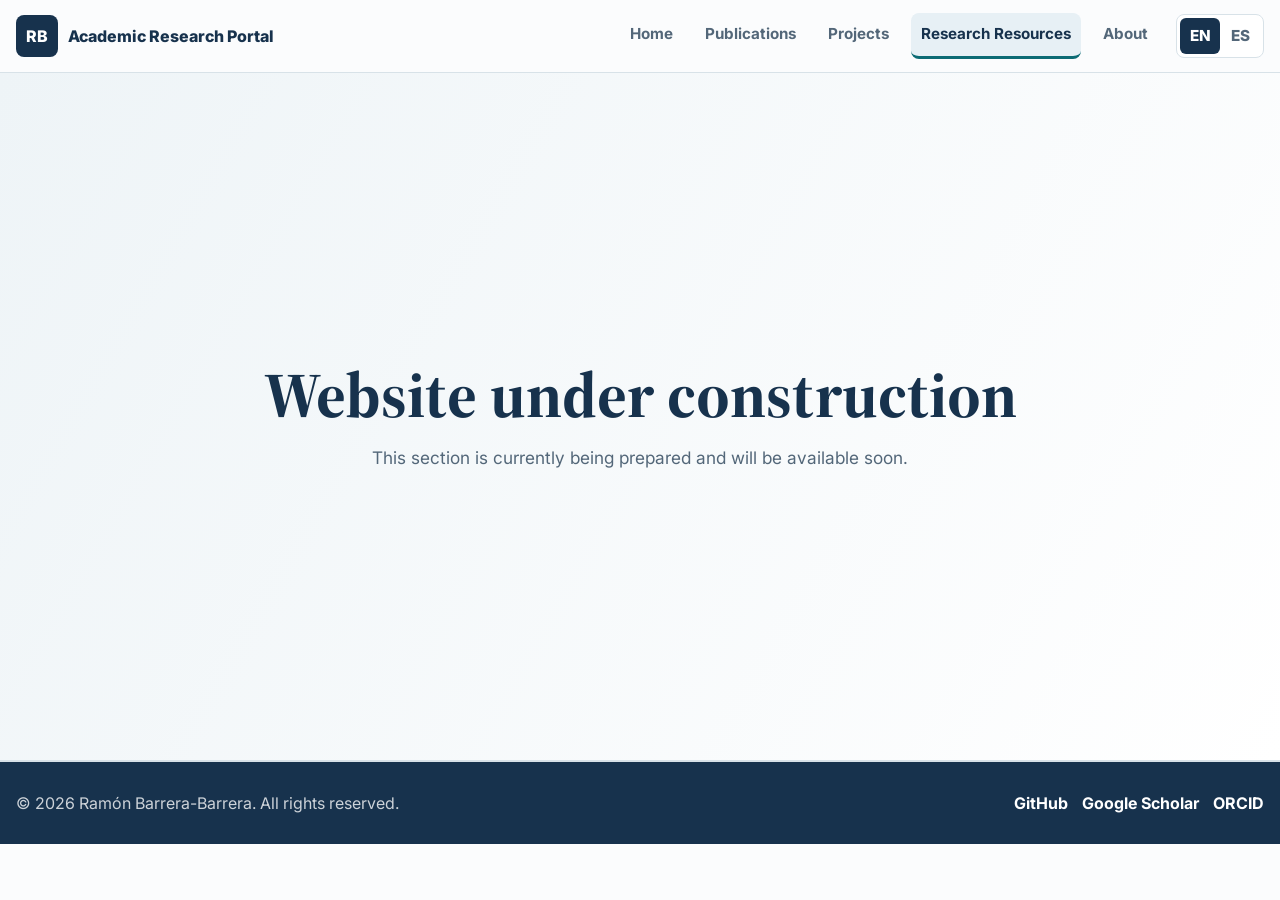
==== commit 0e201abd: "Add files via upload" ====
--- a/appendices.html
+++ b/appendices.html
@@ -32,37 +32,10 @@
   </header>
 
   <main>
-    <section class="page-hero">
+    <section class="page-hero construction-page">
       <div class="container">
-        <p class="eyebrow" data-i18n="appendices.eyebrow">Open Research Resources</p>
-        <h1 data-i18n="appendices.title">Interactive Appendices</h1>
-        <p data-i18n="appendices.intro">Reusable digital supplements for datasets, visualizations, codebooks, exploratory dashboards, and additional empirical materials.</p>
-      </div>
-    </section>
-
-    <section class="section">
-      <div class="container card-grid">
-        <!-- Add future appendices by copying a card and assigning translation keys to new bilingual text. -->
-        <article class="resource-card">
-          <h2 data-i18n="appendices.airlineTitle">Airline Reviews Dataset</h2>
-          <p data-i18n="appendices.airlineDescription">Placeholder interactive appendix for passenger reviews, service attributes, topic summaries, and sentiment distributions.</p>
-          <a class="button small primary" href="#" data-i18n="appendices.open">Open Interactive Appendix</a>
-        </article>
-        <article class="resource-card">
-          <h2 data-i18n="appendices.cruiseTitle">Cruise Reviews Dataset</h2>
-          <p data-i18n="appendices.cruiseDescription">Placeholder resource for cruise review texts, extracted topics, sentiment patterns, and port-related experience indicators.</p>
-          <a class="button small primary" href="#" data-i18n="appendices.open">Open Interactive Appendix</a>
-        </article>
-        <article class="resource-card">
-          <h2 data-i18n="appendices.barcelonaTitle">Barcelona Tourist Reviews</h2>
-          <p data-i18n="appendices.barcelonaDescription">Placeholder appendix for tourist reviews about Barcelona attractions, destination image, visitor satisfaction, and perceived crowding.</p>
-          <a class="button small primary" href="#" data-i18n="appendices.open">Open Interactive Appendix</a>
-        </article>
-        <article class="resource-card">
-          <h2 data-i18n="appendices.heritageTitle">Heritage Hotel Reviews</h2>
-          <p data-i18n="appendices.heritageDescription">Placeholder research supplement for guest evaluations of heritage hotels, Paradores, authenticity, and service quality.</p>
-          <a class="button small primary" href="#" data-i18n="appendices.open">Open Interactive Appendix</a>
-        </article>
+        <h1 data-i18n="construction.title">Website under construction</h1>
+        <p data-i18n="construction.message">This section is currently being prepared and will be available soon.</p>
       </div>
     </section>
   </main>
--- a/style.css
+++ b/style.css
@@ -12,6 +12,7 @@
   --shadow: 0 18px 45px rgba(23, 50, 77, 0.10);
   --radius: 8px;
   --max-width: 1320px;
+  --homepage-card-width: calc((min(100vw - 32px, var(--max-width)) - 48px) / 4);
 }
 
 * {
@@ -234,12 +235,12 @@
 
 .homepage-hero-content {
   display: grid;
-  gap: 36px;
+  gap: 22px;
 }
 
 .homepage-profile-grid {
   display: grid;
-  grid-template-columns: minmax(0, 1fr) minmax(220px, 278px);
+  grid-template-columns: minmax(0, 1fr) minmax(190px, var(--homepage-card-width));
   gap: clamp(32px, 5vw, 64px);
   align-items: start;
 }
@@ -310,7 +311,7 @@
 }
 
 .homepage-biography .prose {
-  max-width: 650px;
+  max-width: 760px;
 }
 
 .homepage-biography .prose p {
@@ -375,8 +376,8 @@
 }
 
 .profile-photo-frame {
-  width: min(100%, 278px);
-  margin: 12px 0 0;
+  width: min(82%, 238px);
+  margin: clamp(128px, 10vw, 154px) 0 0;
   justify-self: end;
   aspect-ratio: 4 / 5;
   overflow: hidden;
@@ -414,20 +415,6 @@
   margin-top: 32px;
 }
 
-.homepage-actions {
-  margin-top: 8px;
-}
-
-.homepage-hero-content > .homepage-actions {
-  display: none;
-}
-
-.homepage-actions .button {
-  min-height: 50px;
-  padding-inline: 22px;
-  box-shadow: 0 10px 24px rgba(23, 50, 77, 0.14);
-}
-
 .button-symbol {
   margin-right: 9px;
   font-size: 1.1rem;
@@ -479,6 +466,17 @@
   margin: 0;
   color: var(--ink-soft);
   font-size: 1.08rem;
+}
+
+.construction-page {
+  display: grid;
+  min-height: calc(100vh - 72px - 140px);
+  align-items: center;
+  text-align: center;
+}
+
+.construction-page p {
+  margin: 14px auto 0;
 }
 
 .split-layout {
@@ -1295,7 +1293,8 @@
   }
 
   .profile-photo-frame {
-    width: min(100%, 248px);
+    width: min(100%, 220px);
+    margin-top: 0;
     justify-self: center;
   }
 
@@ -1405,7 +1404,8 @@
   }
 
   .profile-photo-frame {
-    width: min(72vw, 230px);
+    width: min(68vw, 210px);
+    margin-top: 0;
     justify-self: center;
   }
 
@@ -1453,10 +1453,6 @@
     min-height: 88px;
   }
 
-  .homepage-actions {
-    margin-top: 0;
-  }
-
   .brand span:last-child {
     display: none;
   }
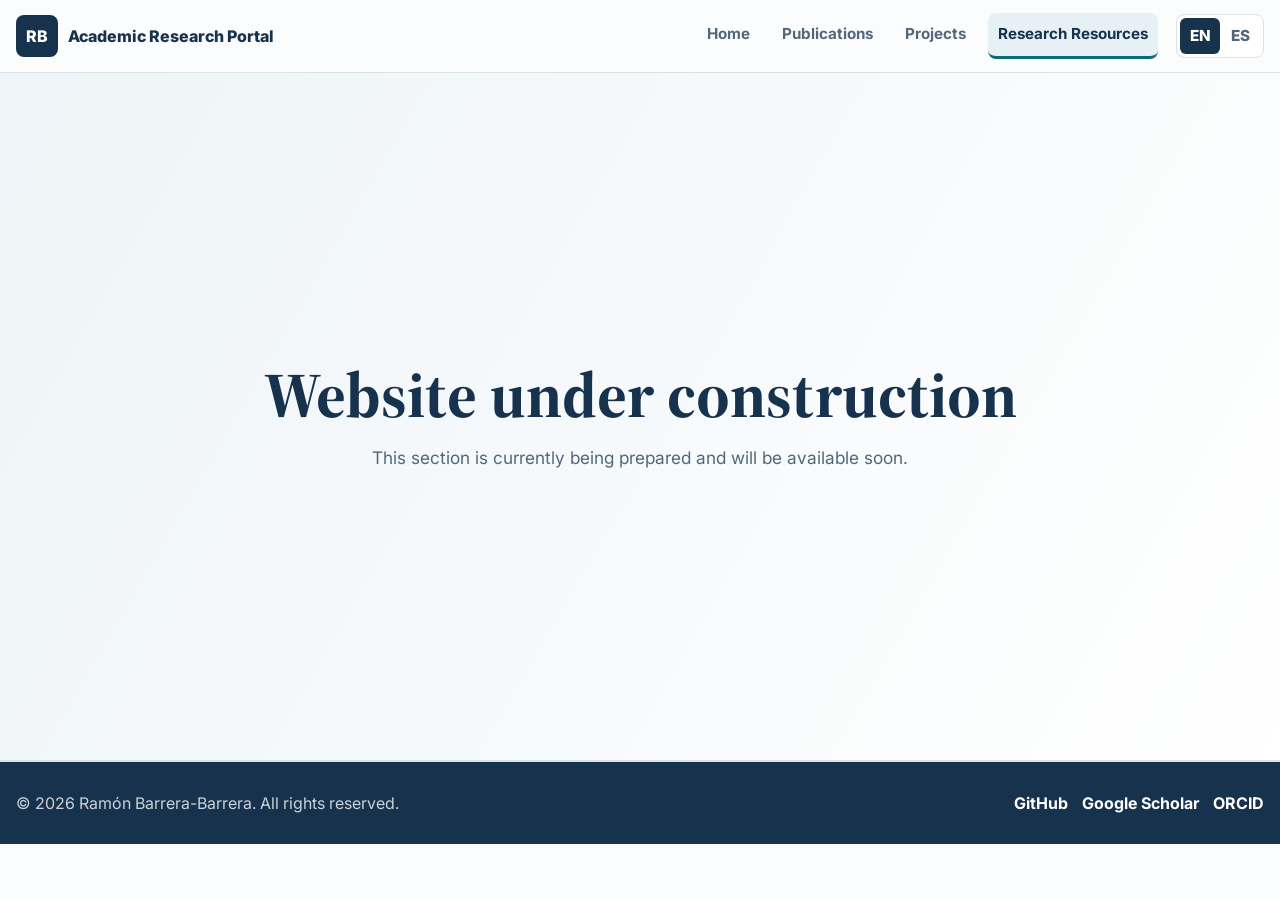
==== commit f9289e53: "Add files via upload" ====
--- a/appendices.html
+++ b/appendices.html
@@ -19,7 +19,6 @@
         <li><a href="publications.html" data-i18n="nav.publications">Publications</a></li>
         <li><a href="projects.html" data-i18n="nav.projects">Projects</a></li>
         <li><a class="active" href="appendices.html" data-i18n="nav.researchResources">Research Resources</a></li>
-        <li><a href="contact.html" data-i18n="nav.about">About</a></li>
       </ul>
       <div class="nav-actions">
         <div class="language-selector" role="group" aria-label="Language selector" data-i18n-aria-label="aria.languageSelector">
--- a/style.css
+++ b/style.css
@@ -235,12 +235,12 @@
 
 .homepage-hero-content {
   display: grid;
-  gap: 22px;
+  gap: 14px;
 }
 
 .homepage-profile-grid {
   display: grid;
-  grid-template-columns: minmax(0, 1fr) minmax(190px, var(--homepage-card-width));
+  grid-template-columns: minmax(0, 1fr) minmax(170px, 220px);
   gap: clamp(32px, 5vw, 64px);
   align-items: start;
 }
@@ -259,7 +259,7 @@
 }
 
 .homepage-biography {
-  margin-top: 34px;
+  margin-top: 28px;
 }
 
 .profile-heading {
@@ -375,11 +375,38 @@
   font-weight: 600;
 }
 
+.hero-email {
+  display: inline-flex;
+  align-items: center;
+  gap: 8px;
+  max-width: 100%;
+  margin-top: 8px;
+  color: var(--accent);
+  font-size: clamp(1rem, 1.35vw, 1.16rem);
+  font-weight: 700;
+  line-height: 1.35;
+  overflow-wrap: anywhere;
+}
+
+.hero-email:hover,
+.hero-email:focus-visible {
+  color: var(--accent-dark);
+  text-decoration: underline;
+  text-underline-offset: 3px;
+}
+
+.hero-email-icon {
+  flex: 0 0 20px;
+  width: 20px;
+  height: 20px;
+  fill: currentColor;
+}
+
 .profile-photo-frame {
-  width: min(82%, 238px);
-  margin: clamp(128px, 10vw, 154px) 0 0;
-  justify-self: end;
-  aspect-ratio: 4 / 5;
+  width: min(100%, 220px);
+  margin: clamp(168px, 13vw, 196px) 0 0;
+  justify-self: center;
+  aspect-ratio: 1 / 1.28;
   overflow: hidden;
   border: 2px solid rgba(255, 255, 255, 0.74);
   border-radius: 8px;
@@ -392,7 +419,7 @@
   height: 100%;
   display: block;
   object-fit: cover;
-  object-position: center top;
+  object-position: 50% 22%;
 }
 
 .eyebrow {
@@ -1296,6 +1323,7 @@
     width: min(100%, 220px);
     margin-top: 0;
     justify-self: center;
+    transform: none;
   }
 
   .academic-links-grid {
@@ -1407,6 +1435,7 @@
     width: min(68vw, 210px);
     margin-top: 0;
     justify-self: center;
+    transform: none;
   }
 
   .publication-list {
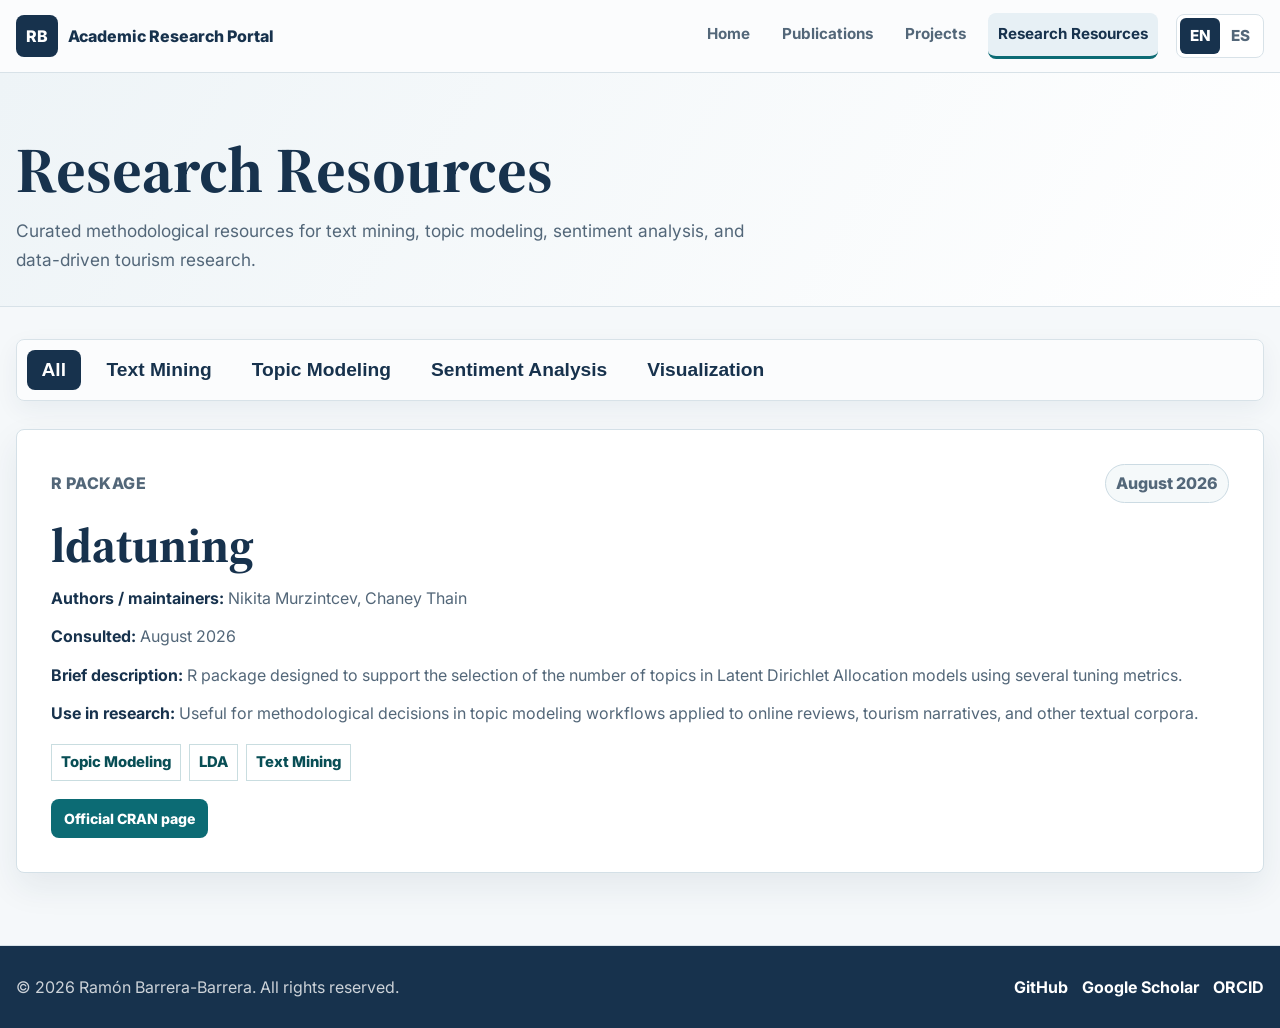
==== commit 0dd4e9b1: "Add files via upload" ====
--- a/appendices.html
+++ b/appendices.html
@@ -31,10 +31,30 @@
   </header>
 
   <main>
-    <section class="page-hero construction-page">
+    <section class="page-hero">
       <div class="container">
-        <h1 data-i18n="construction.title">Website under construction</h1>
-        <p data-i18n="construction.message">This section is currently being prepared and will be available soon.</p>
+        <h1 data-i18n="resources.title">Research Resources</h1>
+        <p data-i18n="resources.intro">Curated methodological resources for text mining, topic modeling, sentiment analysis, and data-driven tourism research.</p>
+      </div>
+    </section>
+
+    <section class="section research-resources-section">
+      <div class="container">
+        <div class="publication-controls resource-controls">
+          <div class="filter-toolbar" aria-label="Research resource filters" data-i18n-aria-label="aria.resourceFilters">
+            <button class="filter-button active" data-resource-filter="all" type="button" data-i18n="filters.all">All</button>
+            <button class="filter-button" data-resource-filter="text-mining" type="button" data-i18n="filters.textMining">Text Mining</button>
+            <button class="filter-button" data-resource-filter="topic-modeling" type="button" data-i18n="filters.topicModeling">Topic Modeling</button>
+            <button class="filter-button" data-resource-filter="sentiment-analysis" type="button" data-i18n="filters.sentimentAnalysis">Sentiment Analysis</button>
+            <button class="filter-button" data-resource-filter="visualization" type="button" data-i18n="filters.visualization">Visualization</button>
+          </div>
+        </div>
+
+        <div class="resource-list" id="resource-list"></div>
+        <div class="empty-state" id="resources-empty" hidden>
+          <h2 data-i18n="resources.emptyTitle">Research resources will be added soon</h2>
+          <p data-i18n="resources.emptyText">This section will include R packages, official documentation links, and methodological notes used in research workflows.</p>
+        </div>
       </div>
     </section>
   </main>
--- a/style.css
+++ b/style.css
@@ -222,9 +222,9 @@
 
 .academic-hero {
   /* Homepage-only composition inspired by a modern university profile portal. */
-  background:
-    linear-gradient(90deg, rgba(250, 252, 253, 0.94) 0%, rgba(250, 252, 253, 0.82) 45%, rgba(237, 246, 250, 0.30) 100%),
-    url("images/hero.jpg?homepage=2");
+  position: relative;
+  overflow: hidden;
+  background: url("images/hero6.jpg");
   background-size: cover;
   background-position: center;
   background-repeat: no-repeat;
@@ -233,20 +233,31 @@
   color: var(--ink);
 }
 
+.academic-hero::before {
+  position: absolute;
+  inset: 0;
+  z-index: 0;
+  content: "";
+  background: rgba(255, 255, 255, 0.74);
+  pointer-events: none;
+}
+
 .homepage-hero-content {
+  position: relative;
+  z-index: 1;
   display: grid;
   gap: 14px;
 }
 
 .homepage-profile-grid {
   display: grid;
-  grid-template-columns: minmax(0, 1fr) minmax(170px, 220px);
-  gap: clamp(32px, 5vw, 64px);
+  grid-template-columns: 1fr;
+  gap: 0;
   align-items: start;
 }
 
 .homepage-profile-copy {
-  max-width: 760px;
+  max-width: 100%;
 }
 
 .homepage-profile-copy h1 {
@@ -311,7 +322,14 @@
 }
 
 .homepage-biography .prose {
-  max-width: 760px;
+  max-width: 688px;
+}
+
+.profile-bio-layout {
+  display: grid;
+  grid-template-columns: minmax(170px, 220px) minmax(0, 688px);
+  gap: clamp(24px, 4vw, 44px);
+  align-items: start;
 }
 
 .homepage-biography .prose p {
@@ -319,7 +337,7 @@
   color: #10283f;
   font-size: clamp(1.0625rem, 1.18vw, 1.125rem);
   line-height: 1.6;
-  text-align: justify;
+  text-align: left;
 }
 
 .hero-grid {
@@ -404,8 +422,8 @@
 
 .profile-photo-frame {
   width: min(100%, 220px);
-  margin: clamp(168px, 13vw, 196px) 0 0;
-  justify-self: center;
+  margin: 0;
+  justify-self: start;
   aspect-ratio: 1 / 1.28;
   overflow: hidden;
   border: 2px solid rgba(255, 255, 255, 0.74);
@@ -897,6 +915,7 @@
 
 .publication-list,
 .project-list,
+.resource-list,
 .course-list {
   display: grid;
   gap: 20px;
@@ -904,6 +923,10 @@
 
 .publication-list {
   gap: 36px;
+}
+
+.resource-list {
+  gap: 24px;
 }
 
 .publication-card.full {
@@ -917,6 +940,81 @@
 
 body[data-page="publications"] .page-hero {
   padding-bottom: 32px;
+}
+
+body[data-page="appendices"] main > .section {
+  background: #f5f8fa;
+  padding-top: 32px;
+}
+
+body[data-page="appendices"] .page-hero {
+  padding-bottom: 32px;
+}
+
+.resource-controls {
+  margin-bottom: 28px;
+}
+
+.resource-card.detailed {
+  padding: clamp(24px, 3vw, 34px);
+  border-color: #d4e0e7;
+  box-shadow: 0 14px 34px rgba(23, 50, 77, 0.08);
+}
+
+.resource-topline {
+  display: flex;
+  align-items: center;
+  justify-content: space-between;
+  gap: 16px;
+  margin-bottom: 12px;
+}
+
+.resource-type,
+.resource-consulted {
+  margin: 0;
+  color: var(--ink-soft);
+  font-size: clamp(0.98rem, 1.25vw, 1.08rem);
+  font-weight: 800;
+}
+
+.resource-type {
+  text-transform: uppercase;
+  letter-spacing: 0.03em;
+}
+
+.resource-consulted {
+  flex: 0 0 auto;
+  padding: 5px 10px;
+  border: 1px solid #ccdbe3;
+  border-radius: 999px;
+  background: #f5f9fa;
+  color: var(--ink);
+}
+
+.resource-title {
+  margin: 0 0 14px;
+  color: var(--ink);
+  font-family: "Source Serif 4", Georgia, serif;
+  font-size: clamp(1.7rem, 2.7vw, 2.35rem);
+}
+
+.resource-meta-row,
+.resource-description {
+  margin: 0 0 12px;
+  font-size: clamp(1rem, 1.18vw, 1.08rem);
+}
+
+.resource-meta-row strong,
+.resource-description strong {
+  color: var(--ink);
+}
+
+.resource-tags {
+  margin-top: 18px;
+}
+
+.resource-actions {
+  margin-top: 18px;
 }
 
 .publication-list .publication-card {
@@ -1319,10 +1417,14 @@
     max-width: none;
   }
 
+  .profile-bio-layout {
+    grid-template-columns: minmax(170px, 220px) minmax(0, 1fr);
+  }
+
   .profile-photo-frame {
     width: min(100%, 220px);
     margin-top: 0;
-    justify-self: center;
+    justify-self: start;
     transform: none;
   }
 
@@ -1381,18 +1483,28 @@
     padding-top: 26px;
   }
 
+  body[data-page="appendices"] .page-hero {
+    padding: 48px 0 26px;
+  }
+
+  body[data-page="appendices"] main > .section {
+    padding-top: 26px;
+  }
+
   .academic-hero {
     min-height: 0;
     padding-top: 42px;
     padding-bottom: 48px;
-    background:
-      linear-gradient(rgba(250, 252, 253, 0.90), rgba(250, 252, 253, 0.78)),
-      url("images/hero.jpg?homepage=2");
+    background: url("images/hero6.jpg");
     background-size: cover;
     background-position: center;
     background-repeat: no-repeat;
   }
 
+  .academic-hero::before {
+    background: rgba(255, 255, 255, 0.84);
+  }
+
   .homepage-hero-content {
     gap: 28px;
   }
@@ -1417,6 +1529,11 @@
   .homepage-biography .prose p {
     font-size: 1rem;
     line-height: 1.6;
+  }
+
+  .profile-bio-layout {
+    grid-template-columns: 1fr;
+    gap: 20px;
   }
 
   .method-grid,
@@ -1443,6 +1560,7 @@
   }
 
   .publication-controls,
+  .resource-controls,
   .filter-toolbar,
   .publication-sort,
   .publication-sort select {
@@ -1458,6 +1576,16 @@
     padding: 22px;
   }
 
+  .resource-card.detailed {
+    padding: 22px;
+  }
+
+  .resource-topline {
+    align-items: flex-start;
+    flex-direction: column;
+    gap: 8px;
+  }
+
   .publication-body {
     grid-template-columns: 1fr;
   }
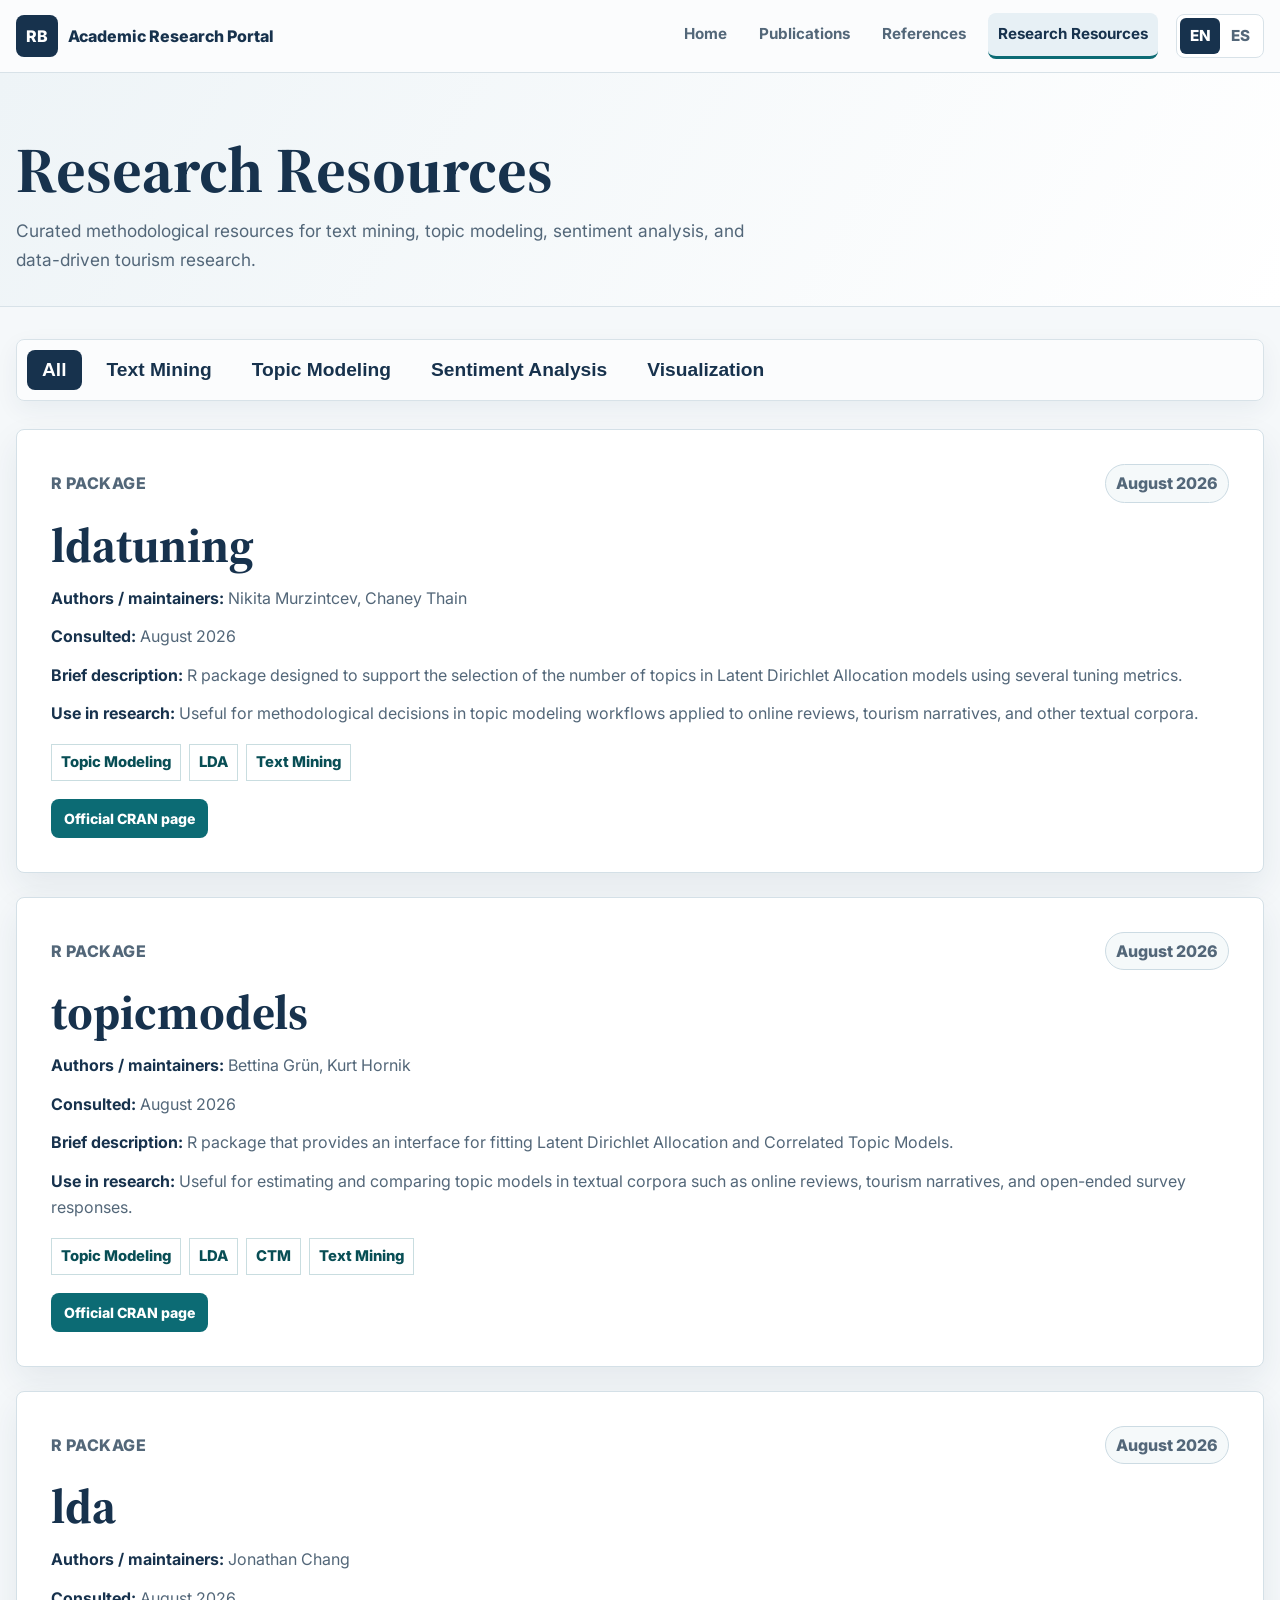
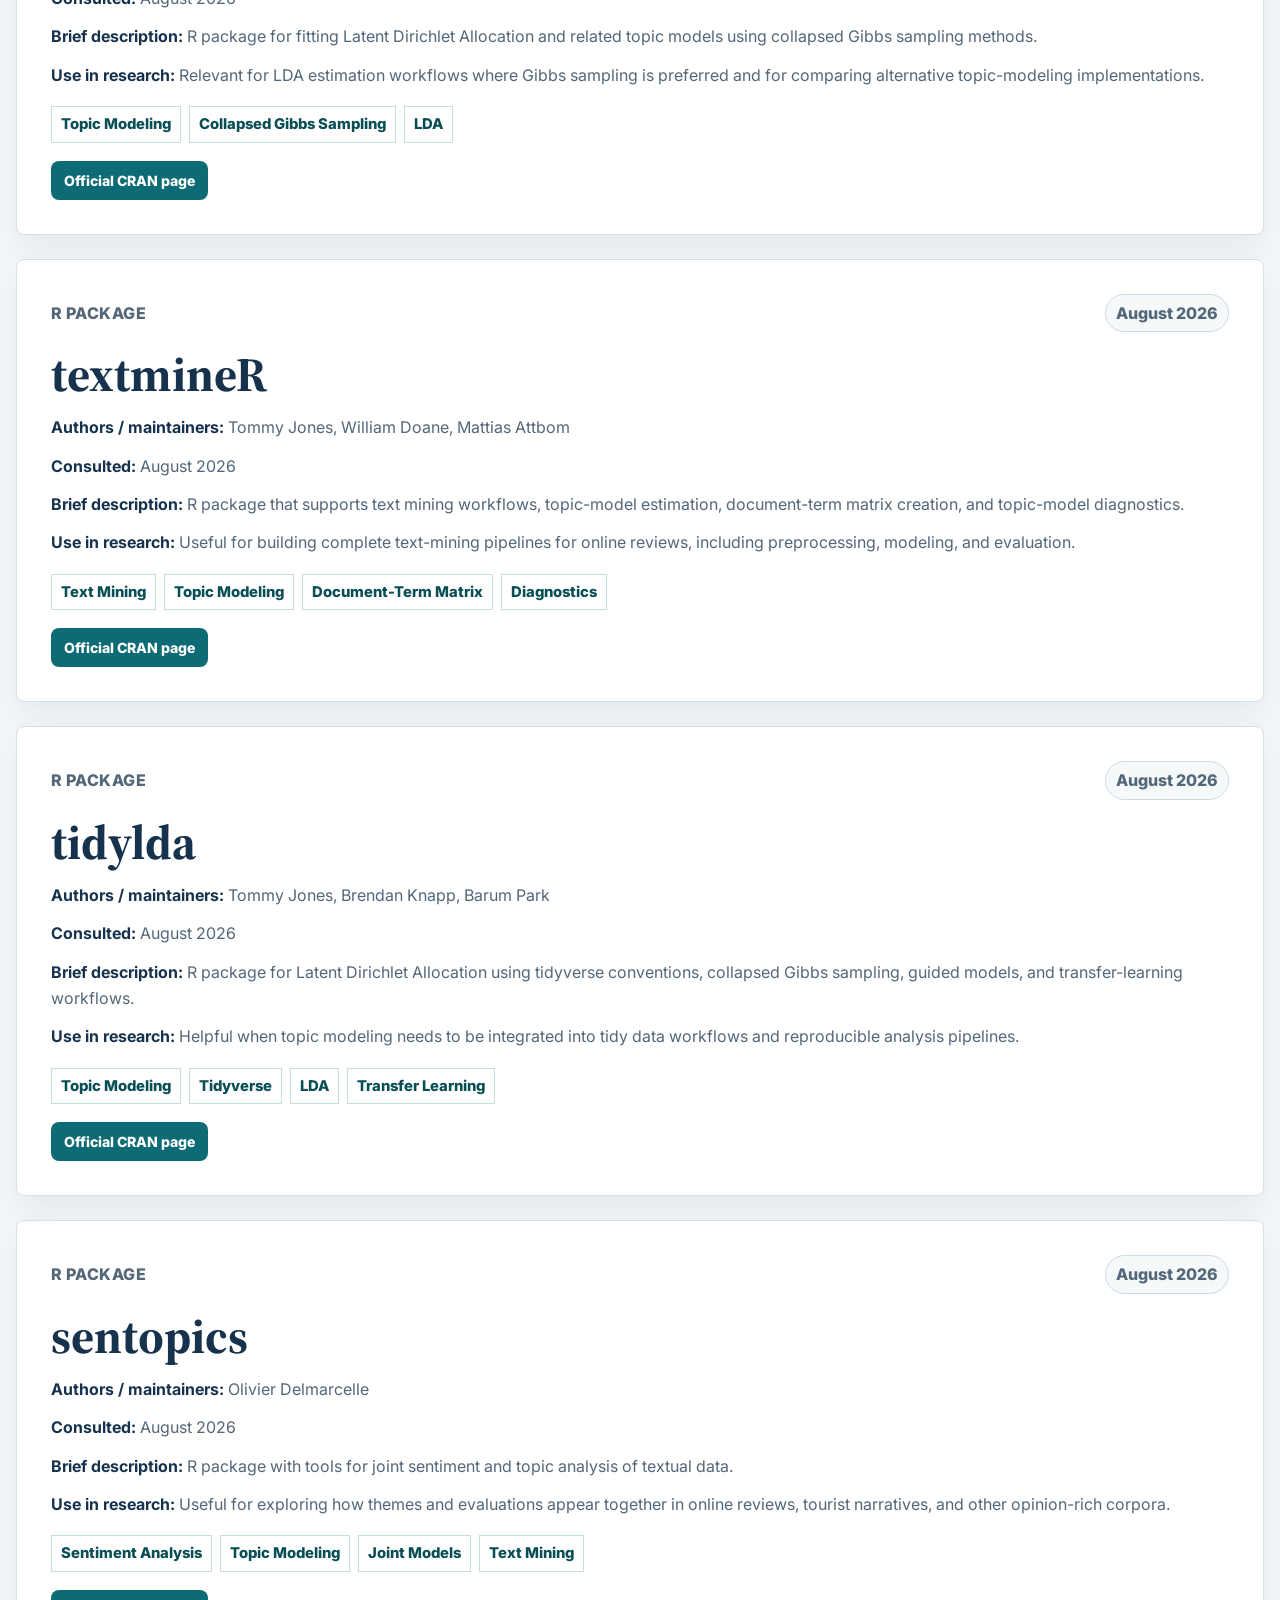
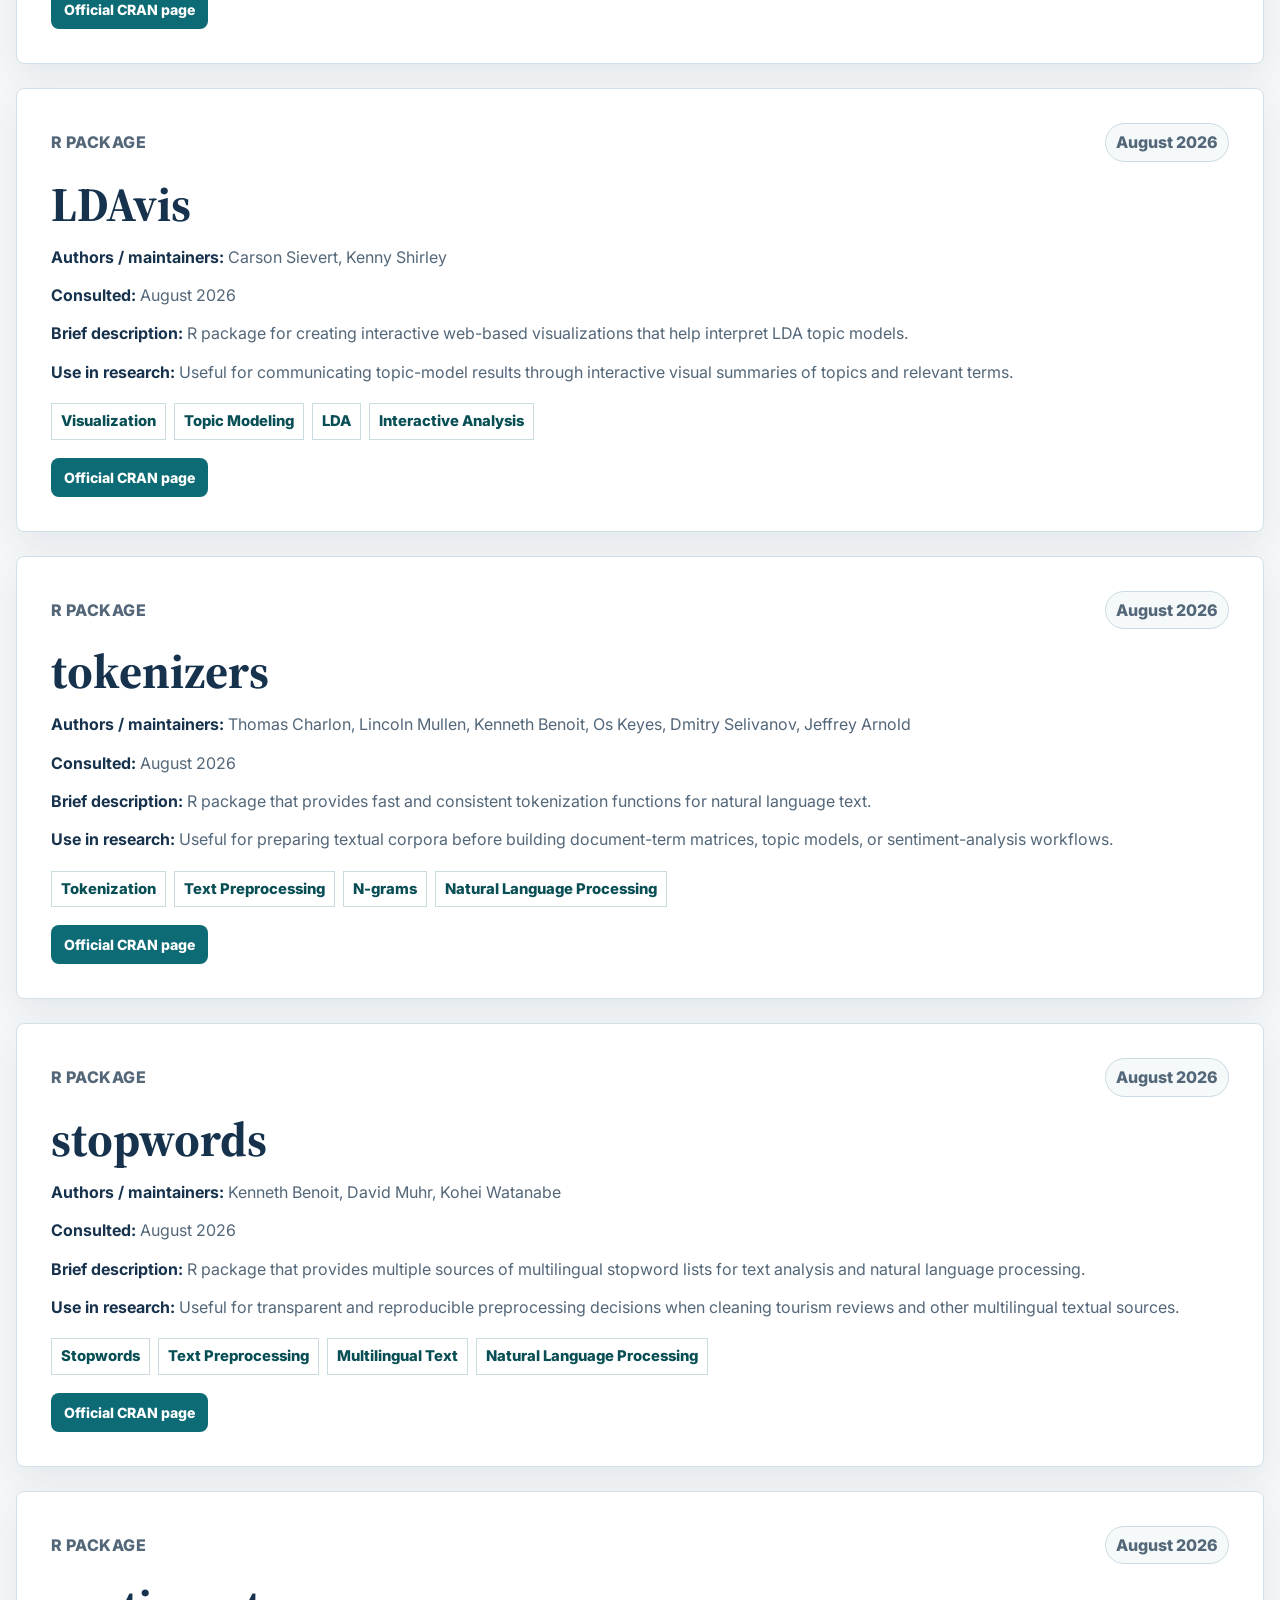
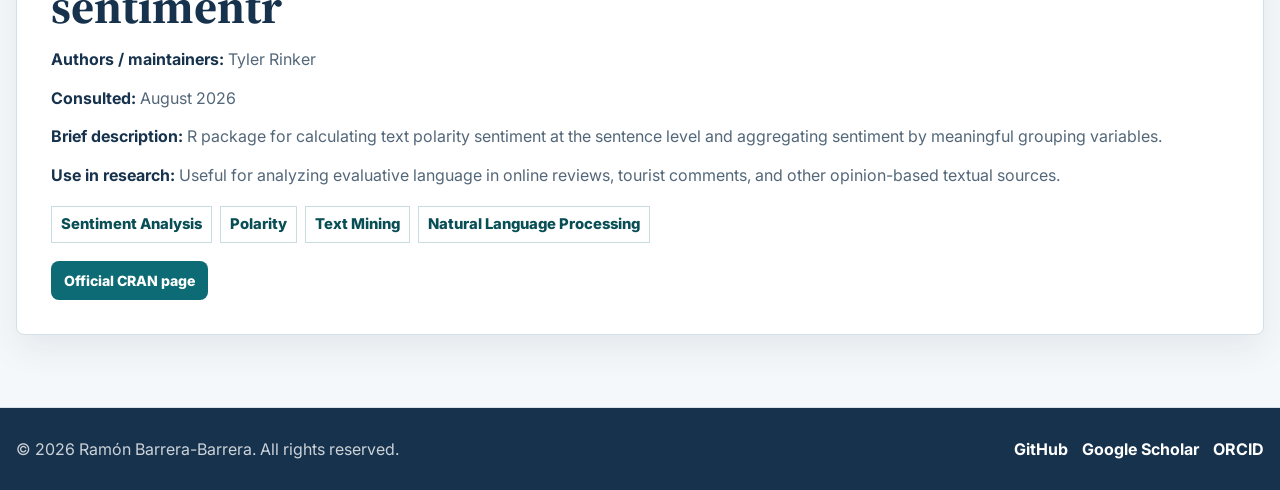
==== commit a263b206: "Add files via upload" ====
--- a/appendices.html
+++ b/appendices.html
@@ -17,7 +17,7 @@
       <ul class="nav-links">
         <li><a href="index.html" data-i18n="nav.home">Home</a></li>
         <li><a href="publications.html" data-i18n="nav.publications">Publications</a></li>
-        <li><a href="projects.html" data-i18n="nav.projects">Projects</a></li>
+        <li><a href="projects.html" data-i18n="nav.projects">References</a></li>
         <li><a class="active" href="appendices.html" data-i18n="nav.researchResources">Research Resources</a></li>
       </ul>
       <div class="nav-actions">
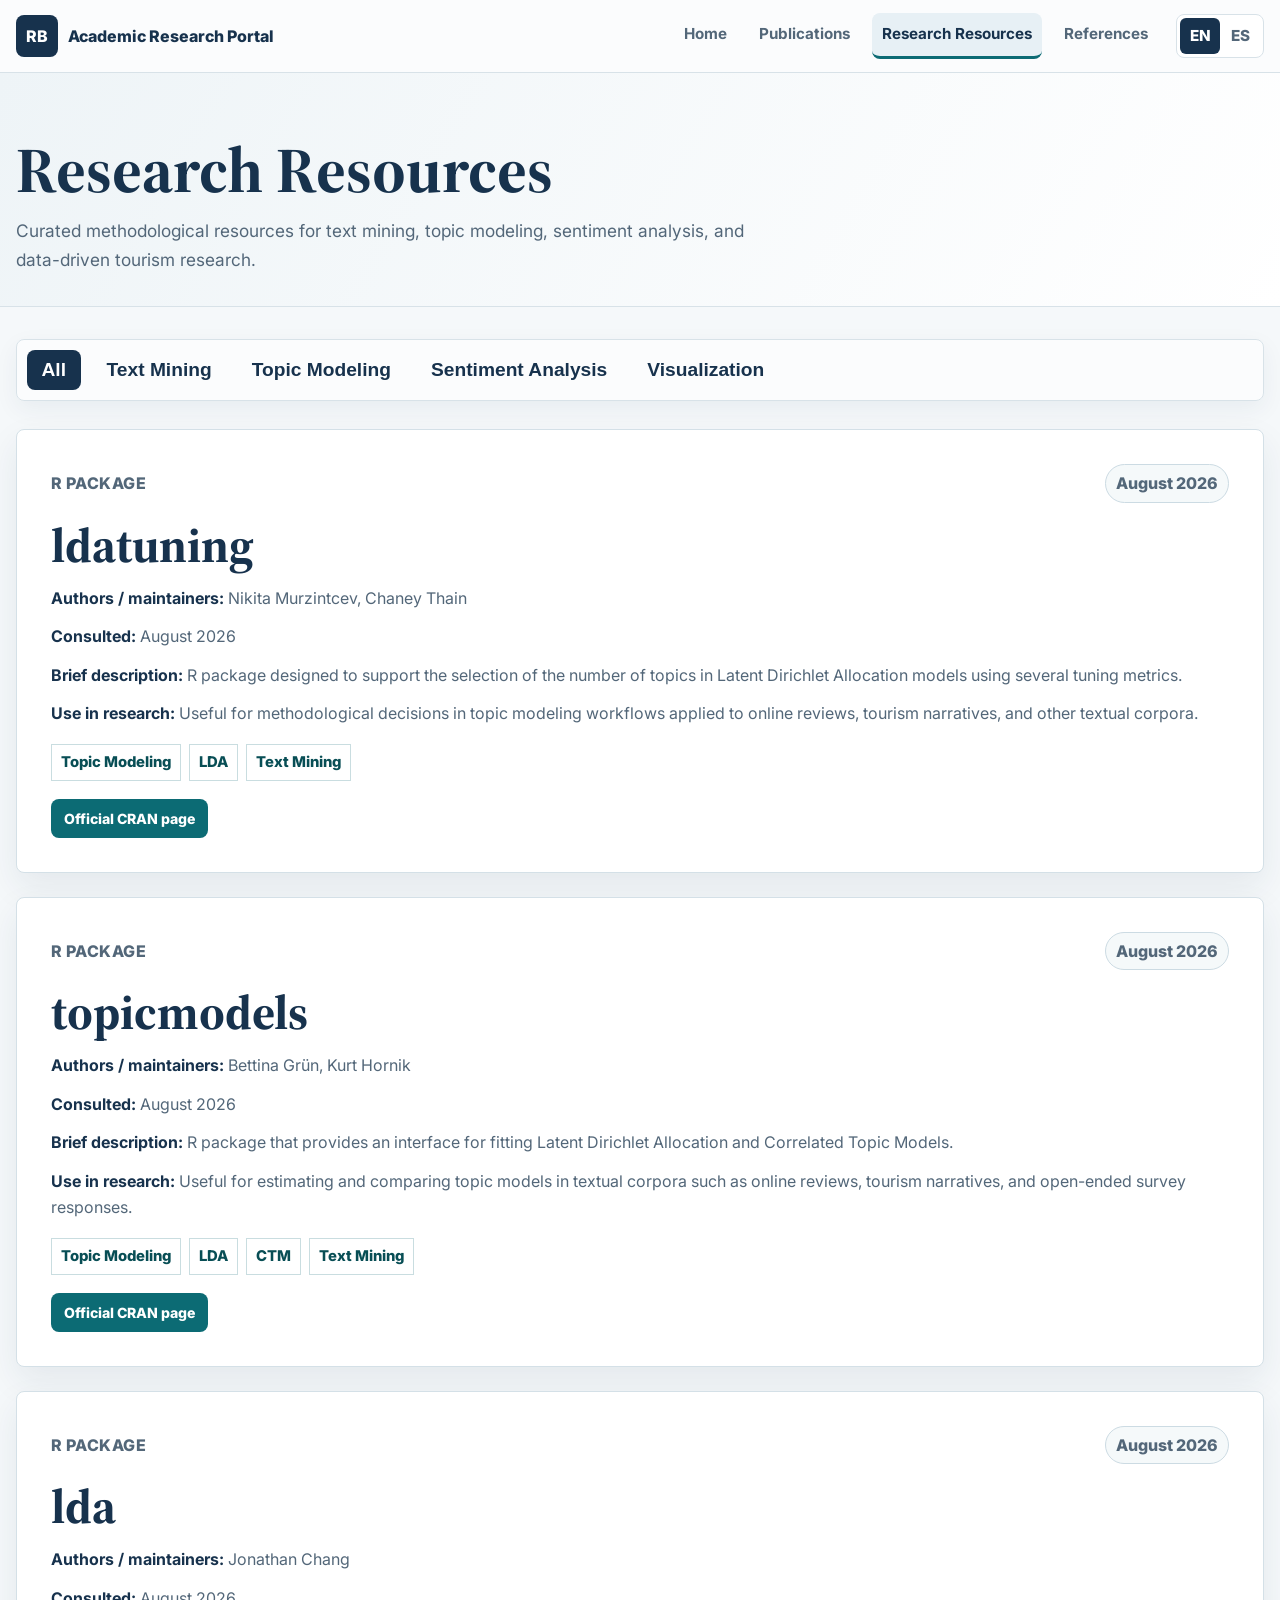
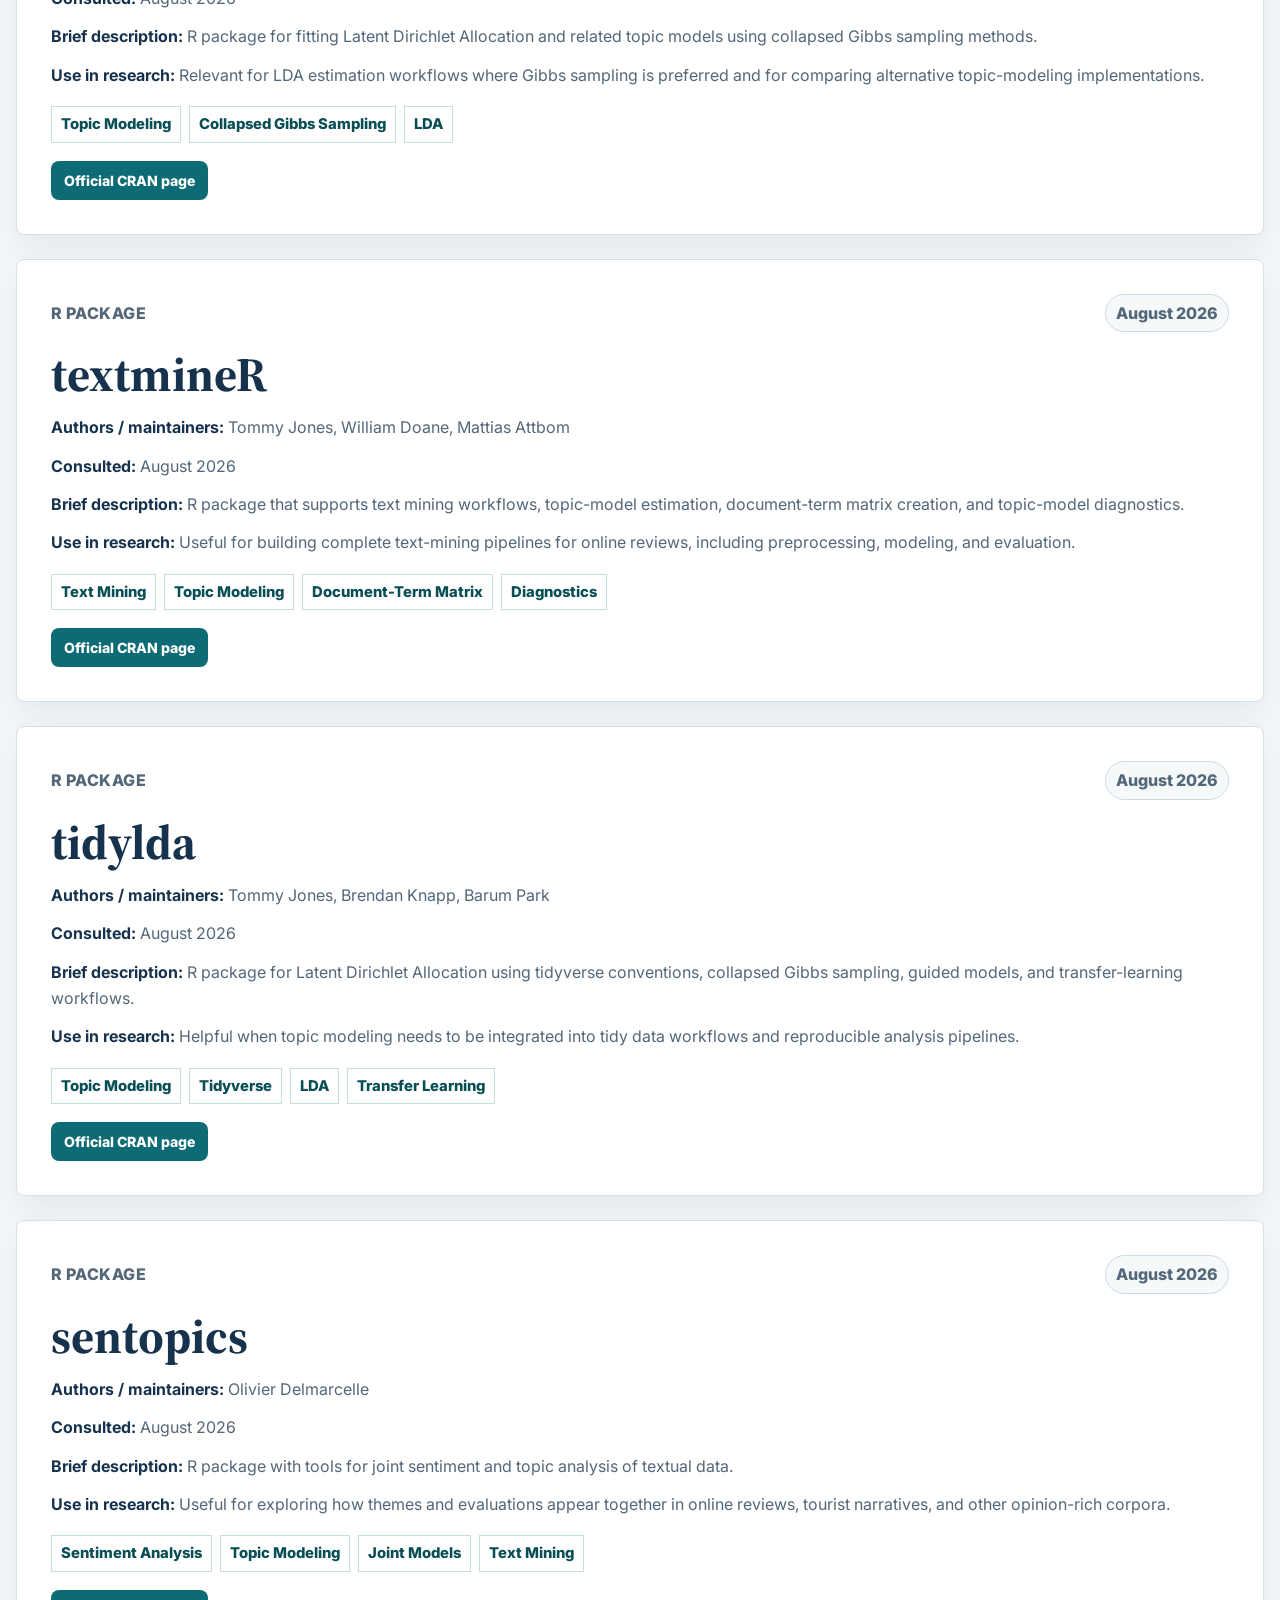
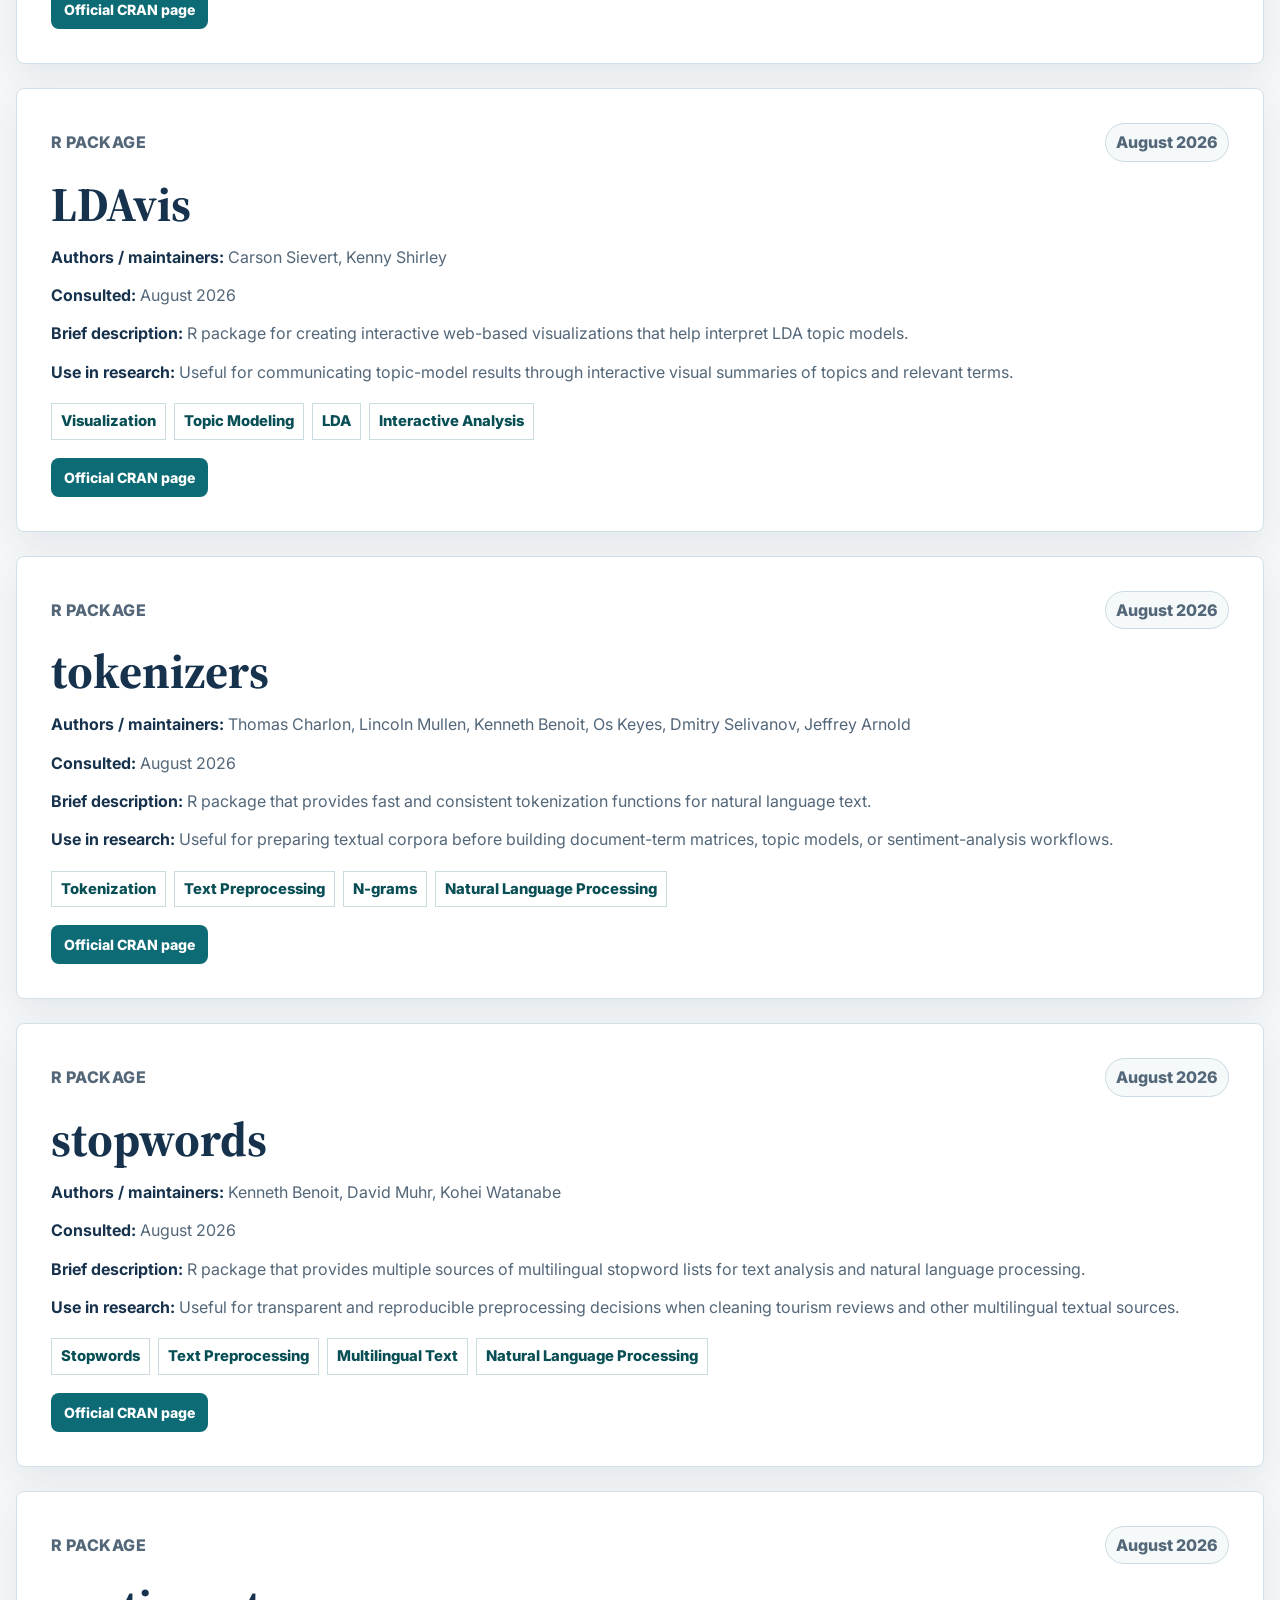
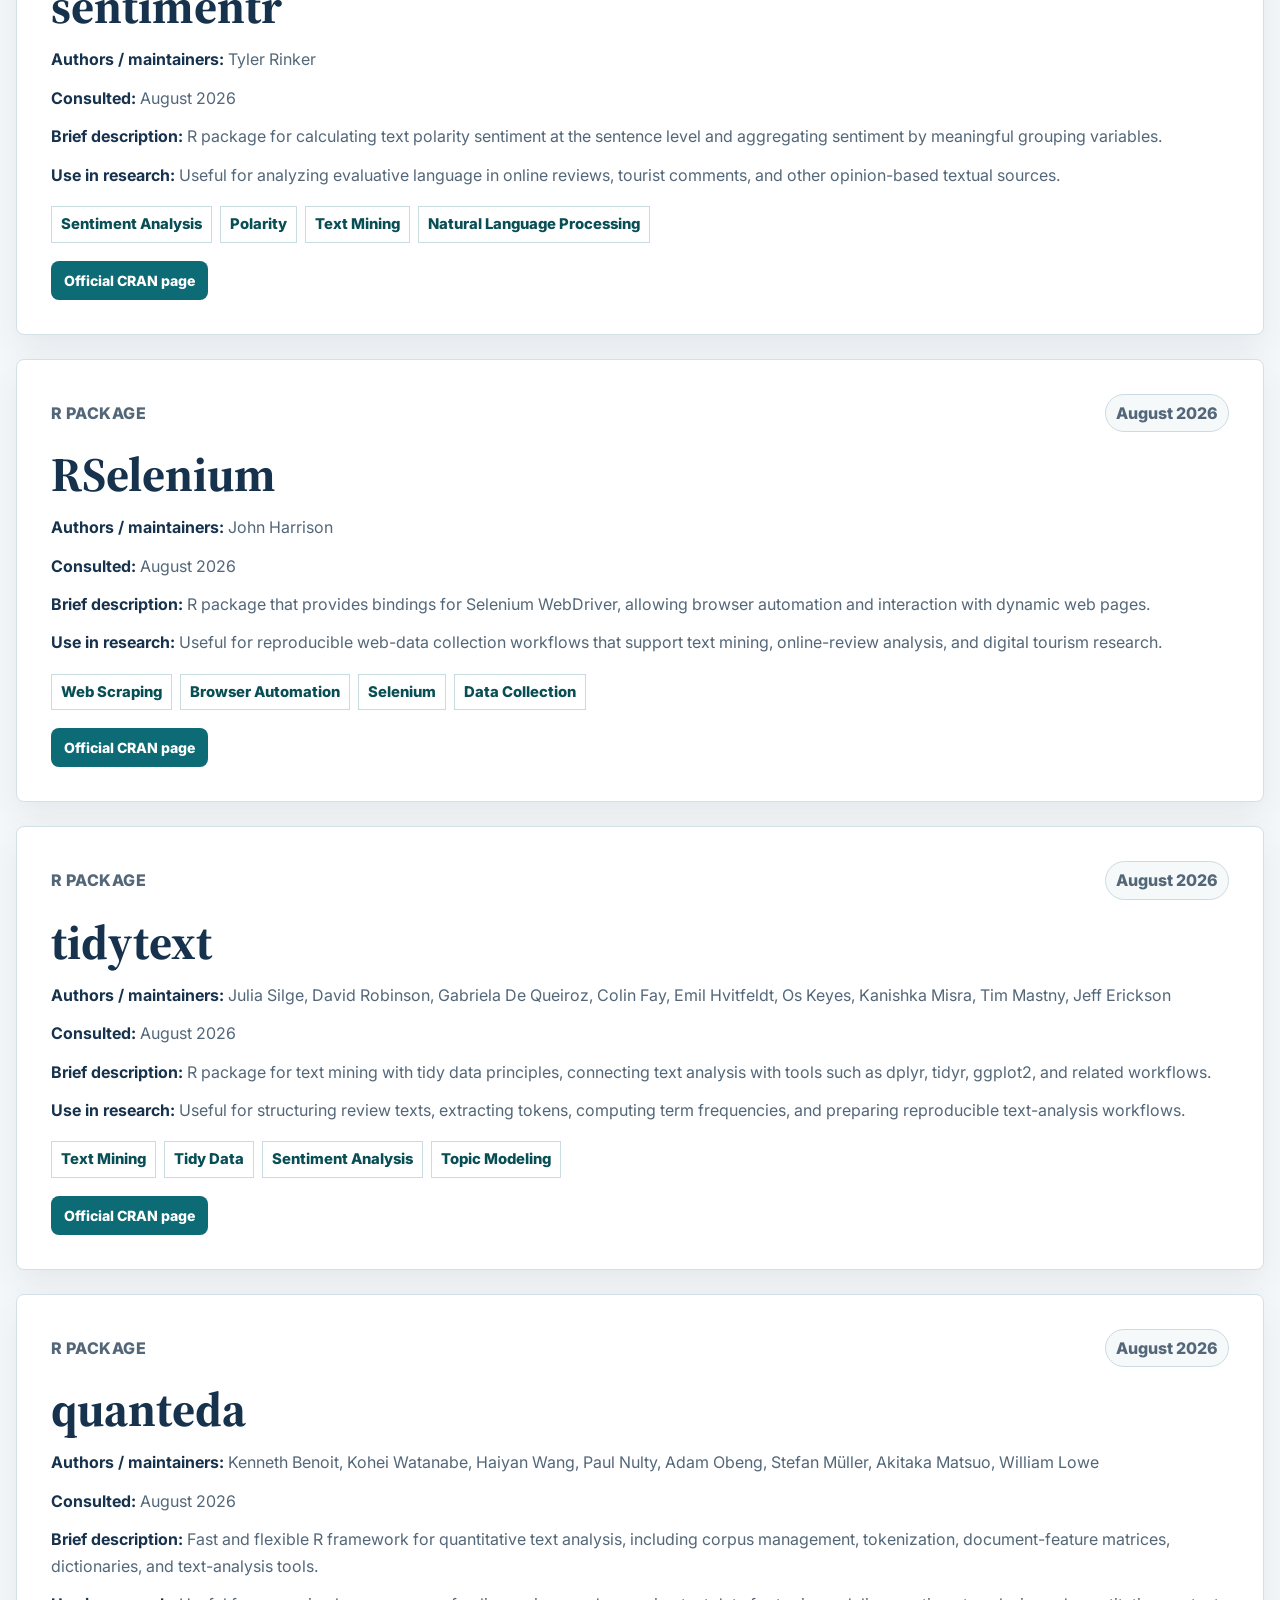
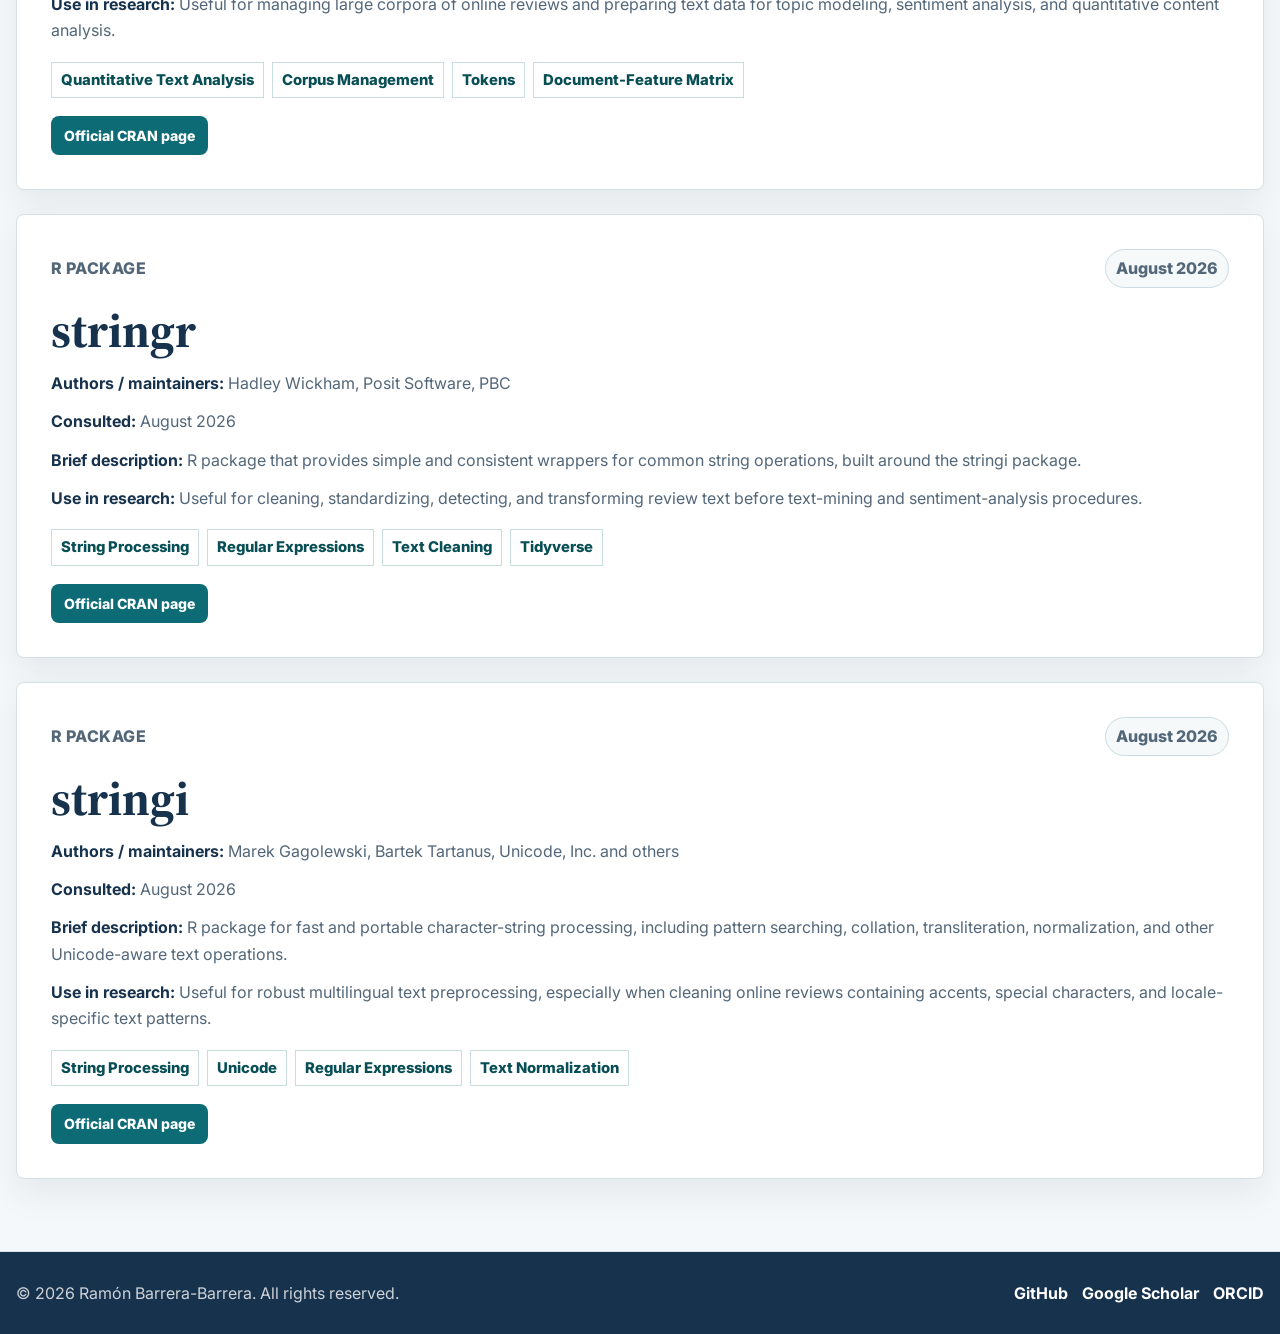
==== commit 5a186ec0: "Add files via upload" ====
--- a/appendices.html
+++ b/appendices.html
@@ -17,8 +17,8 @@
       <ul class="nav-links">
         <li><a href="index.html" data-i18n="nav.home">Home</a></li>
         <li><a href="publications.html" data-i18n="nav.publications">Publications</a></li>
+        <li><a class="active" href="appendices.html" data-i18n="nav.researchResources">Research Resources</a></li>
         <li><a href="projects.html" data-i18n="nav.projects">References</a></li>
-        <li><a class="active" href="appendices.html" data-i18n="nav.researchResources">Research Resources</a></li>
       </ul>
       <div class="nav-actions">
         <div class="language-selector" role="group" aria-label="Language selector" data-i18n-aria-label="aria.languageSelector">
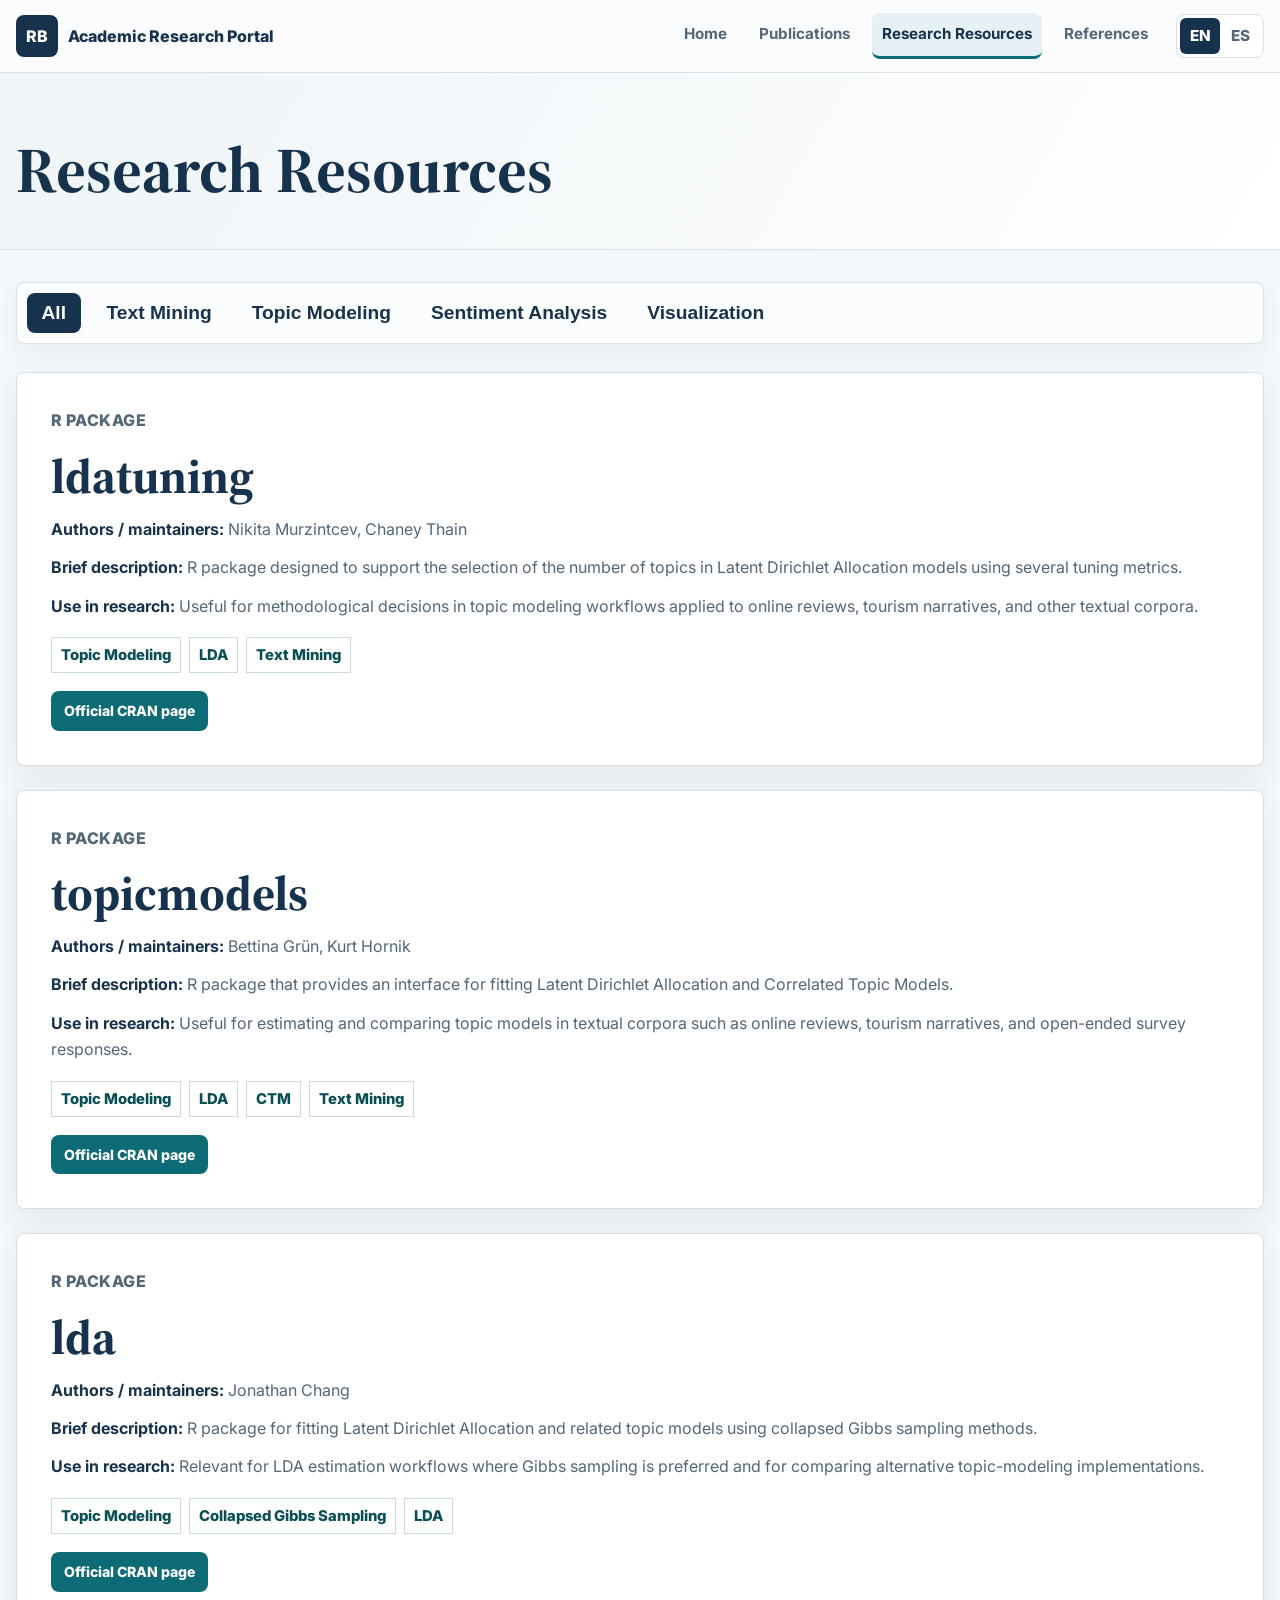
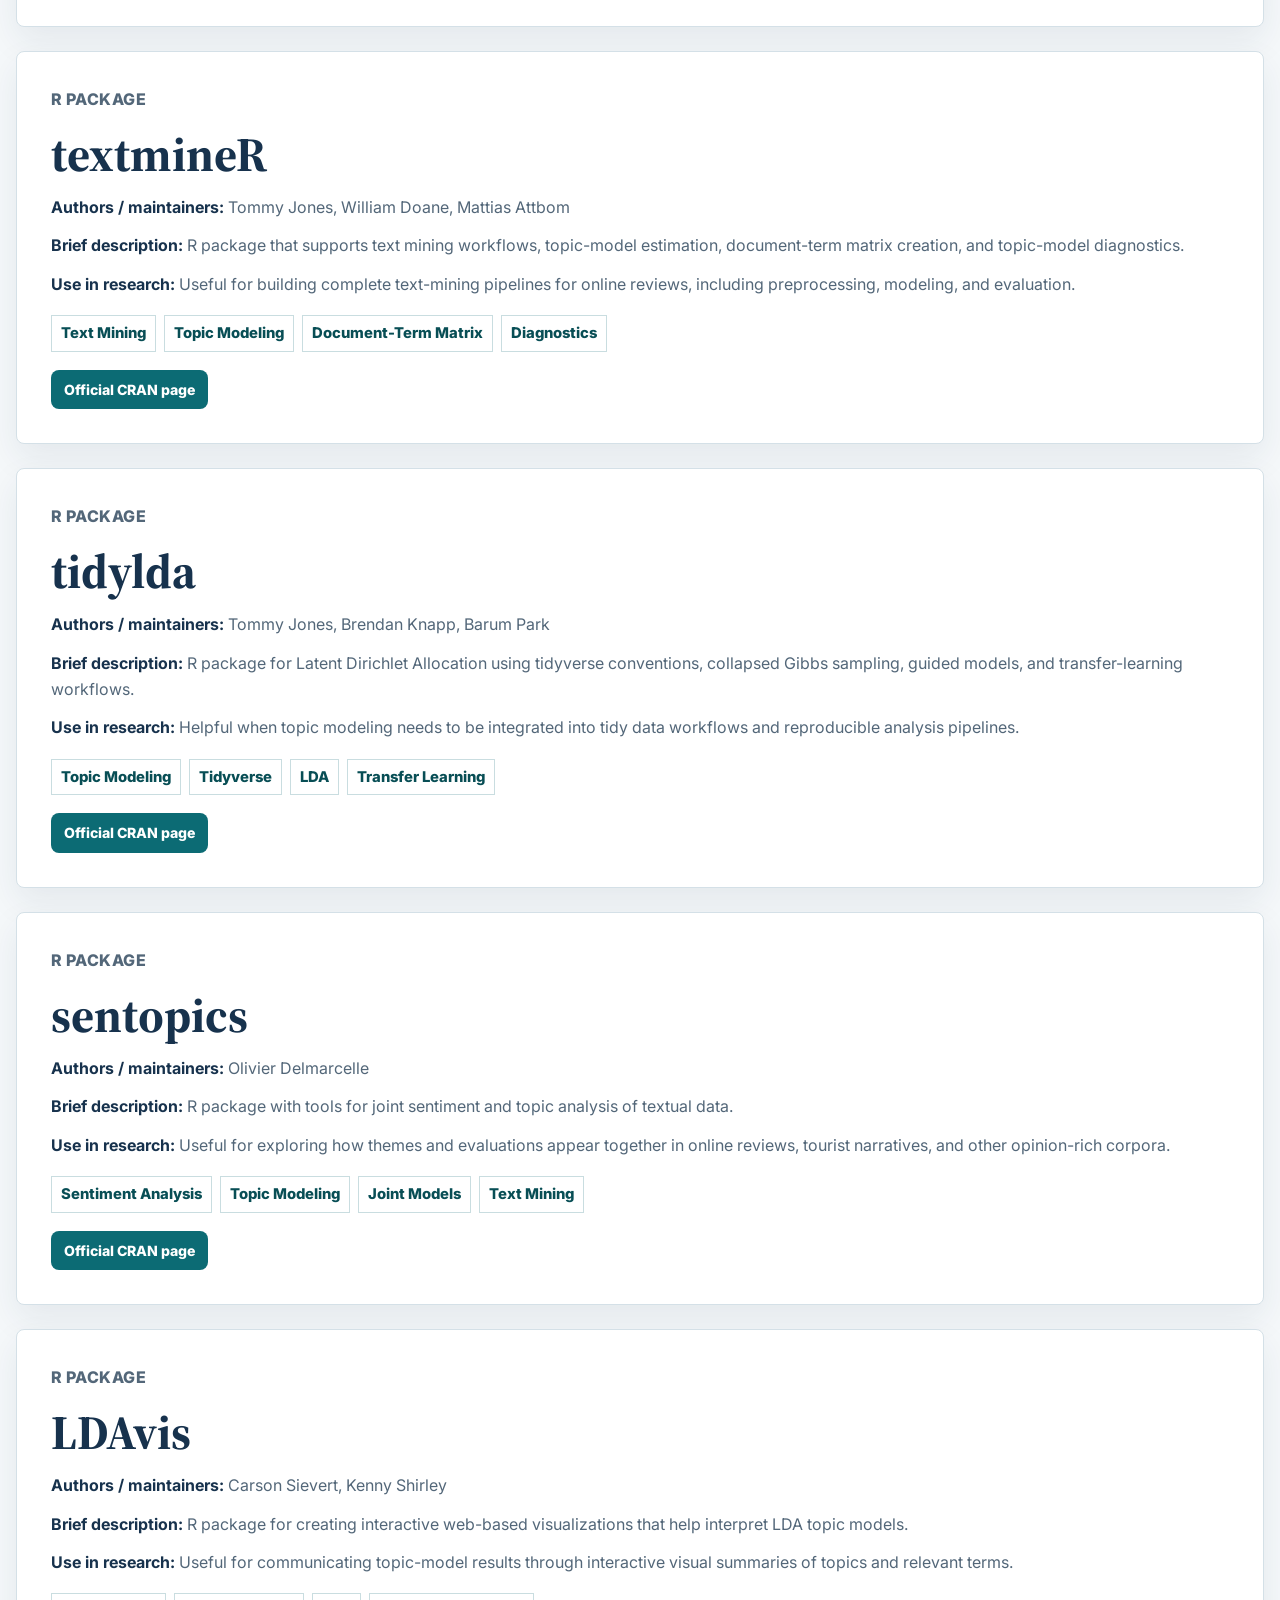
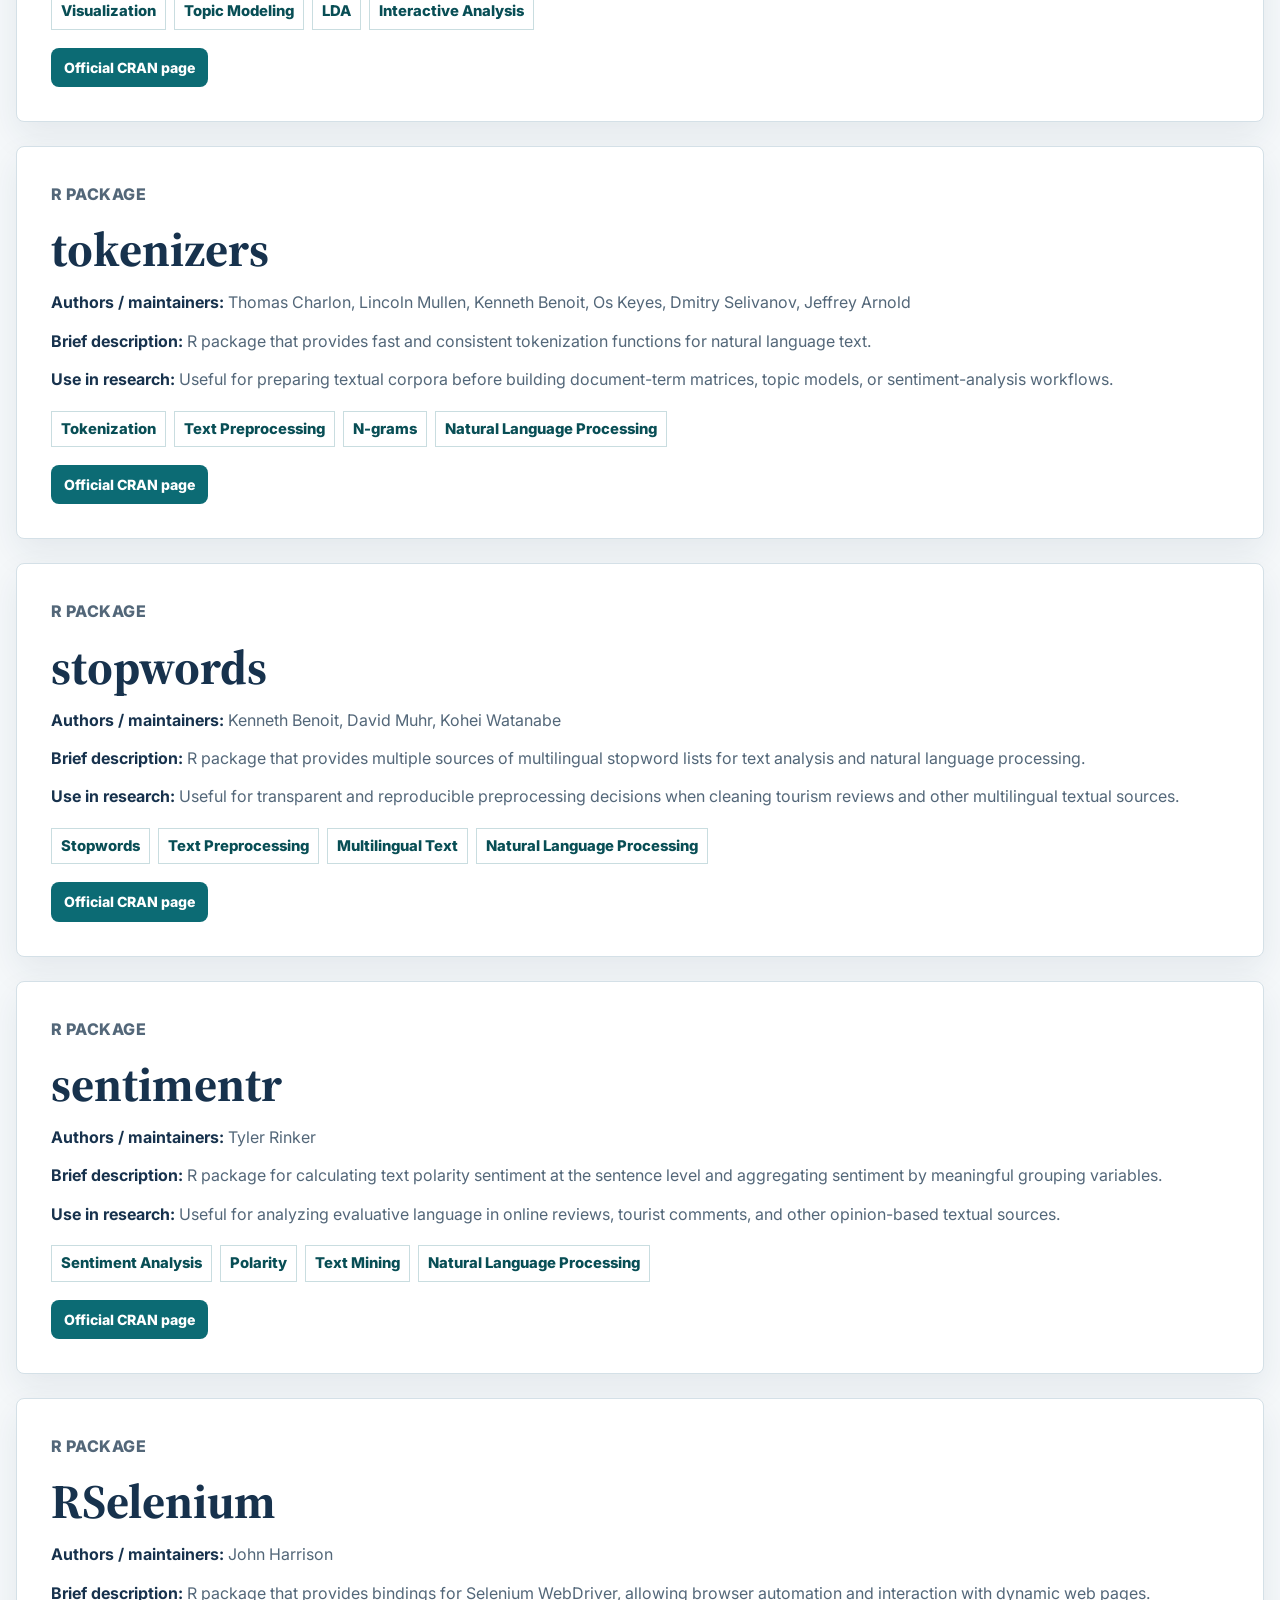
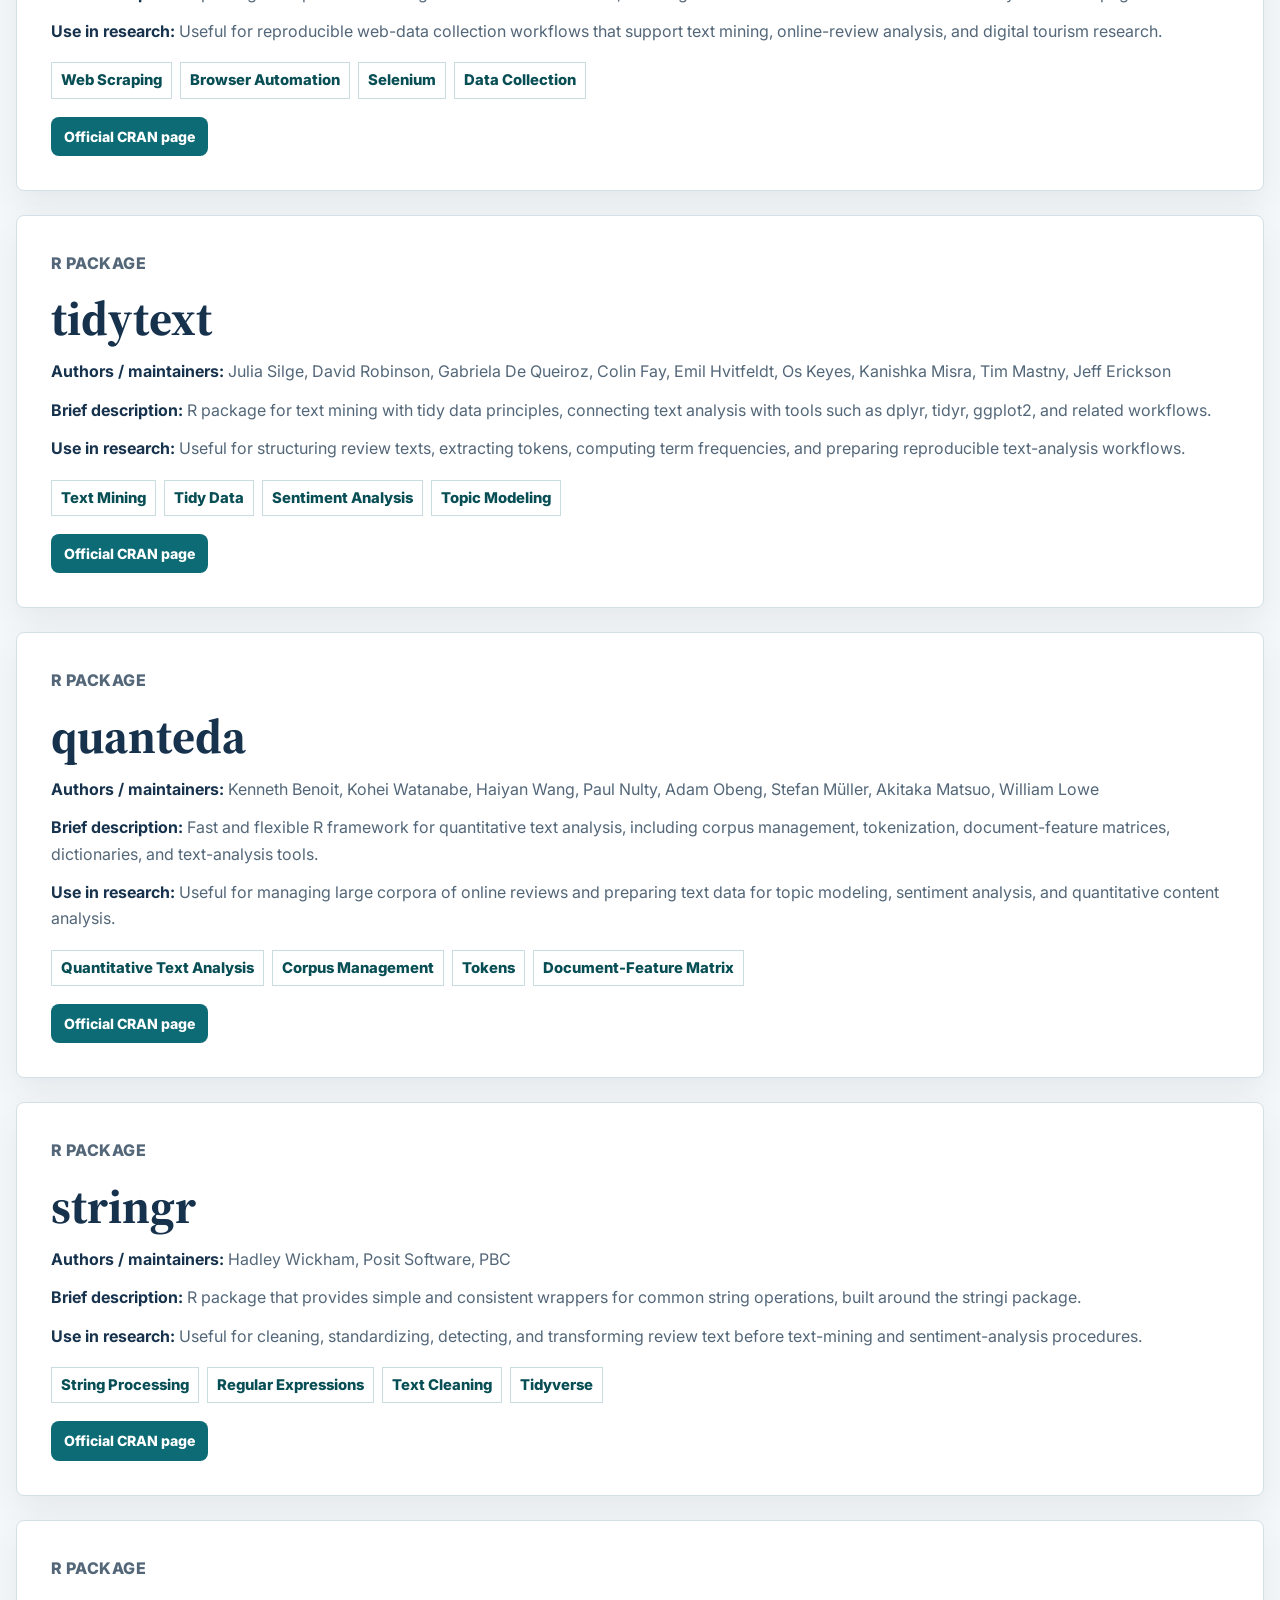
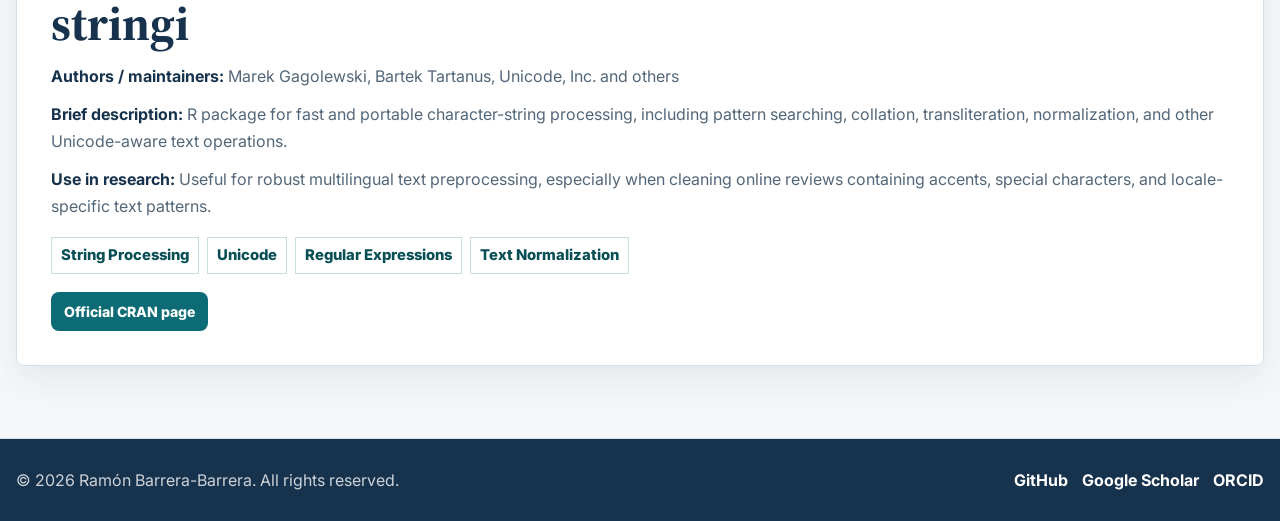
==== commit c3eb4965: "Add files via upload" ====
--- a/appendices.html
+++ b/appendices.html
@@ -34,7 +34,6 @@
     <section class="page-hero">
       <div class="container">
         <h1 data-i18n="resources.title">Research Resources</h1>
-        <p data-i18n="resources.intro">Curated methodological resources for text mining, topic modeling, sentiment analysis, and data-driven tourism research.</p>
       </div>
     </section>
 
